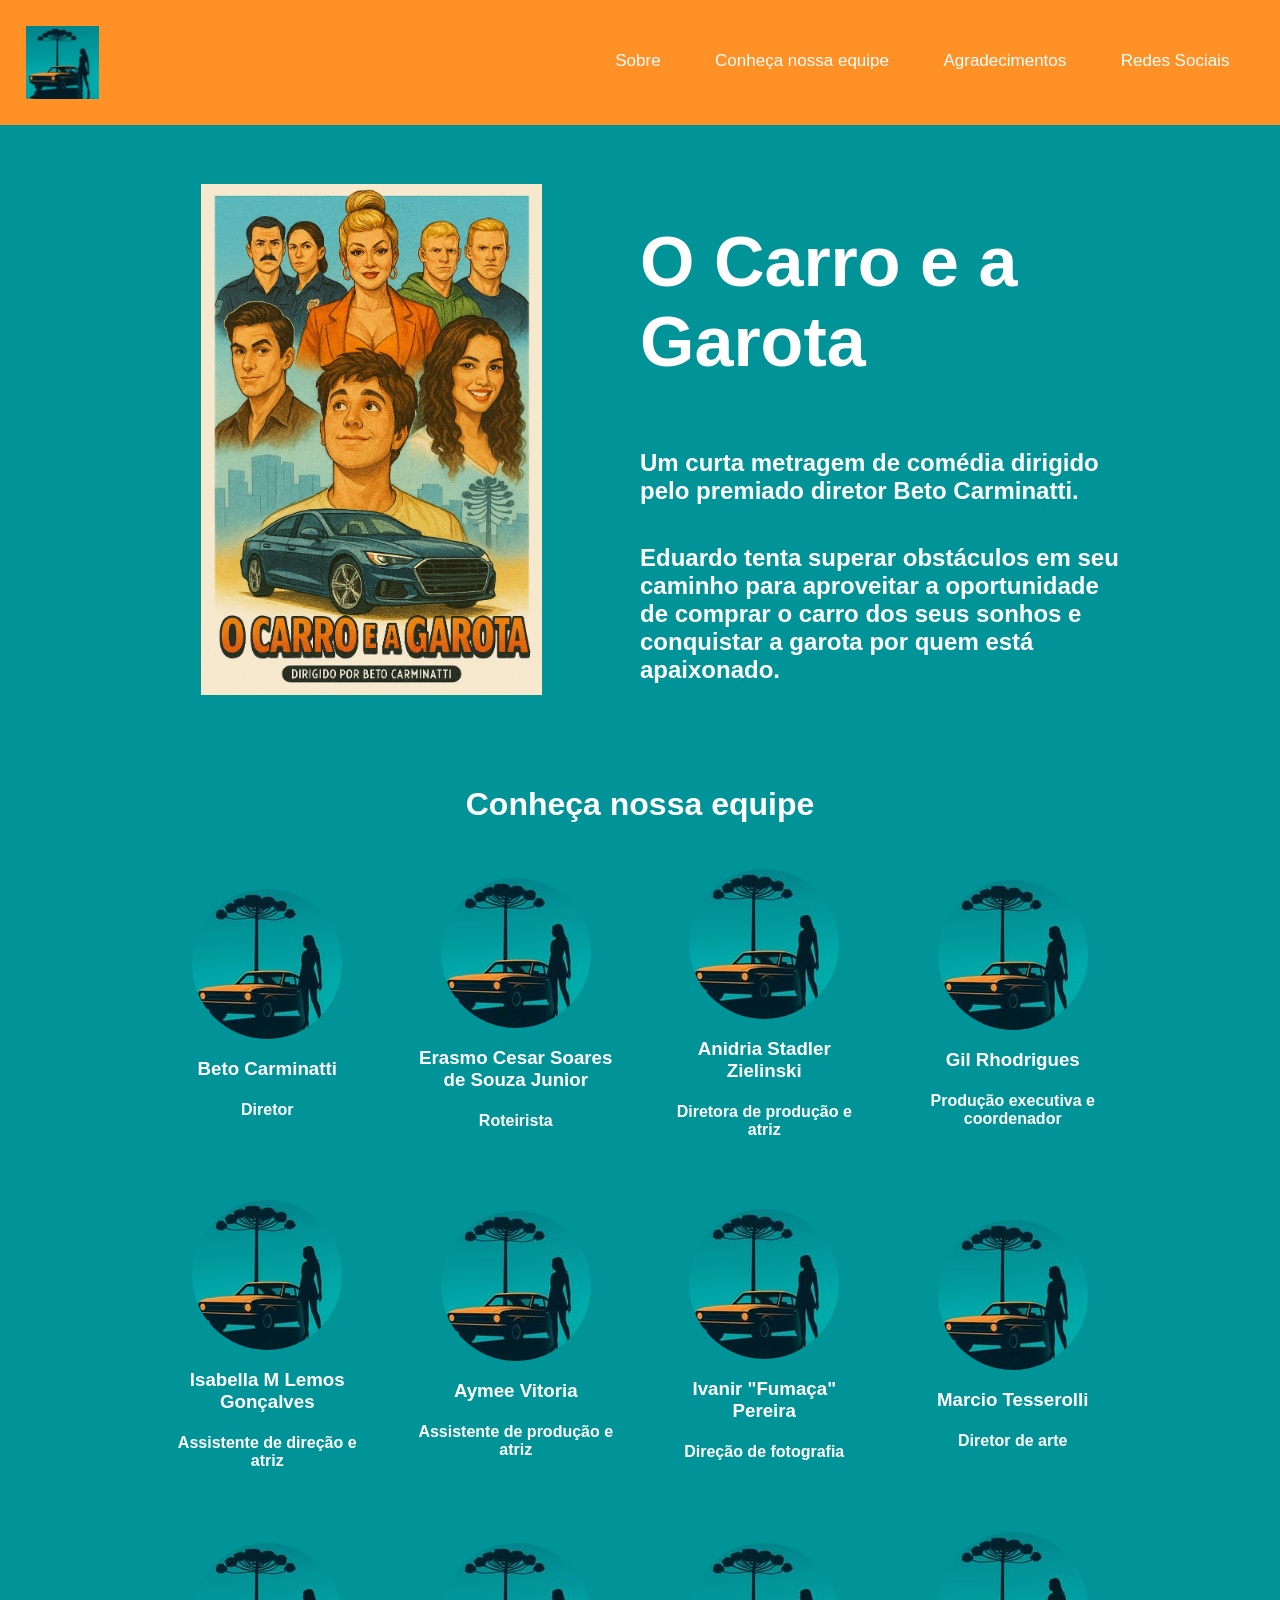
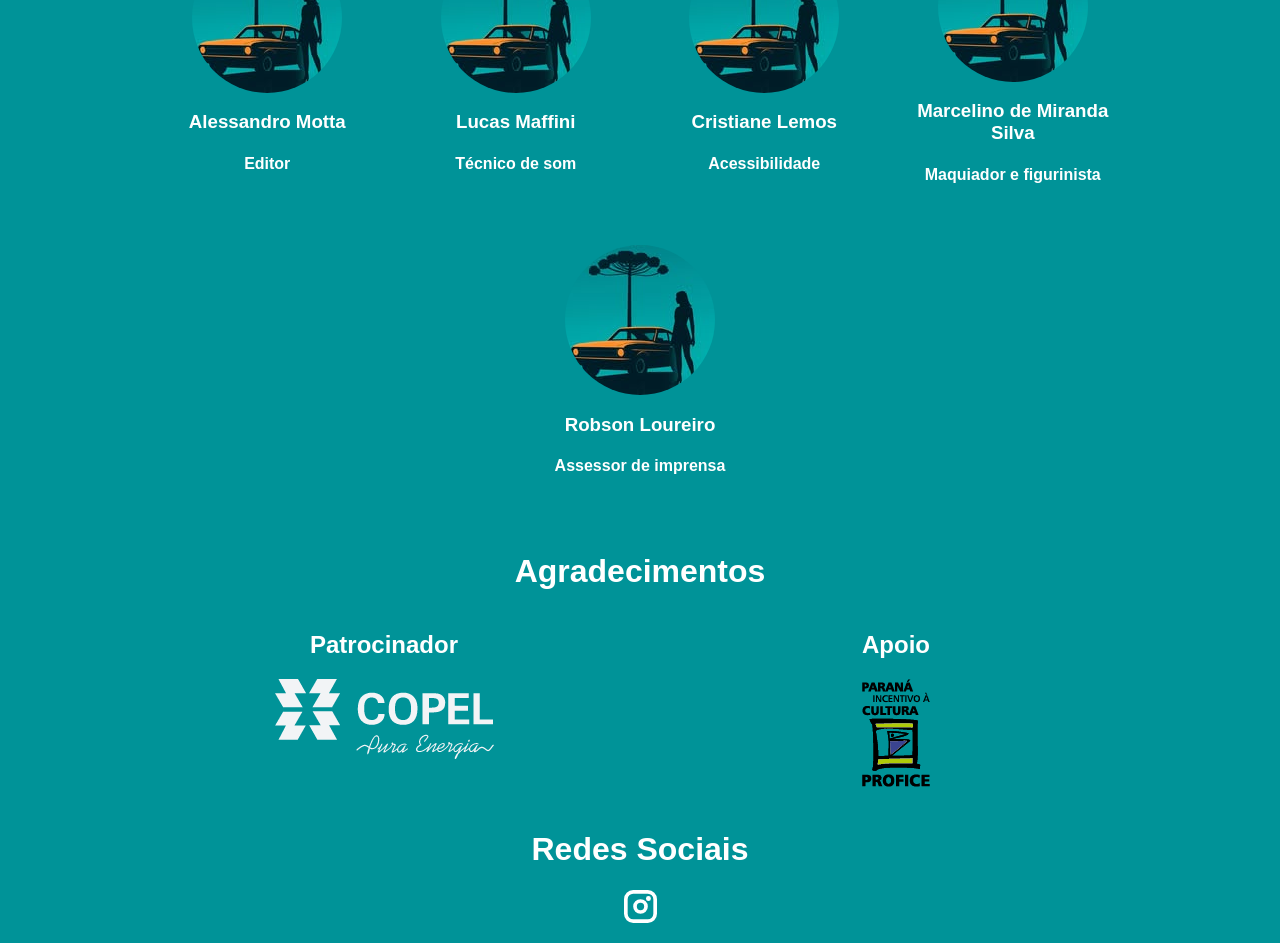
==== index.html @ 083f4dfe "Add more functions to Gil, Aymee and Marcelino" ====
<html>
    <head>
        <title>O Carro e a Garota - Filme</title>
        <link rel="icon" href="images/ocarroeagarota_profile150.jpg" type="image/png"/>
        <link rel="stylesheet" href="index.css">
        <meta http-equiv="Content-Type" content="text/html; charset=utf-8">
    </head>
    <body>
        <header>
            <img src="images/ocarroeagarota_profile150.jpg" />
            <div class="iconHamburguer" onclick="showNav()">
                <div></div>
                <div></div>
                <div></div>
            </div>
            <div id="div_nav" class="div-nav-none">
                <nav>
                    <a href="#sobre"><span>Sobre</span></a>
                    <a href="#conhecaEquipe"><span>Conheça nossa equipe</span></a>
                    <a href="#agradecimento"><span>Agradecimentos</span></a>
                    <a href="#redessociais"><span>Redes Sociais</span></a>
                </nav>
            </div>
        </header>
        <div id="sobre" class="div-sobre">
            <div class="div-poster">
                <img src="images/ocarroeagarota_poster.jpeg" />
            </div>
            <div>
                <h1>O Carro e a Garota</h1>
                <h2>Um curta metragem de comédia dirigido pelo premiado diretor Beto Carminatti.</h2>
                <h2>
                    Eduardo tenta superar obstáculos em seu caminho para aproveitar a oportunidade de comprar o carro dos seus sonhos e conquistar a garota por quem está apaixonado.
                </h2>
            </div>
        </div>
        <div id="conhecaEquipe" class="div-equipeElenco">
            <h1>Conheça nossa equipe</h1>
            <div class="div-equipe">
                <div class="div-equipeRow">
                    <div class="div-perfil">
                        <img alt="Foto do perfil" class="foto" src="images/ocarroeagarota_profile150.jpg">
                        <h3>Beto Carminatti</h3>
                        <h4>Diretor</h4>
                    </div>
                    <div class="div-perfil">
                        <img alt="Foto do perfil" class="foto" src="images/ocarroeagarota_profile150.jpg">
                        <h3>Erasmo Cesar Soares de Souza Junior</h3>
                        <h4>Roteirista</h4>
                    </div>
                    <div class="div-perfil">
                        <img alt="Foto do perfil" class="foto" src="images/ocarroeagarota_profile150.jpg">
                        <h3>Anidria Stadler Zielinski</h3>
                        <h4>Diretora de produção e atriz</h4>
                    </div>
                    <div class="div-perfil">
                        <img alt="Foto do perfil" class="foto" src="images/ocarroeagarota_profile150.jpg">
                        <h3>Gil Rhodrigues</h3>
                        <h4>Produção executiva e coordenador</h4>
                    </div>
                </div>
                <div class="div-equipeRow">
                    <div class="div-perfil">
                        <img alt="Foto do perfil" class="foto" src="images/ocarroeagarota_profile150.jpg">
                        <h3>Isabella M Lemos Gonçalves</h3>
                        <h4>Assistente de direção e atriz</h4>
                    </div>
                    <div class="div-perfil">
                        <img alt="Foto do perfil" class="foto" src="images/ocarroeagarota_profile150.jpg">
                        <h3>Aymee Vitoria</h3>
                        <h4>Assistente de produção e atriz</h4>
                    </div>
                    <div class="div-perfil">
                        <img alt="Foto do perfil" class="foto" src="images/ocarroeagarota_profile150.jpg">
                        <h3>Ivanir "Fumaça" Pereira</h3>
                        <h4>Direção de fotografia</h4>
                    </div>
                    <div class="div-perfil">
                        <img alt="Foto do perfil" class="foto" src="images/ocarroeagarota_profile150.jpg">
                        <h3>Marcio Tesserolli</h3>
                        <h4>Diretor de arte</h4>
                    </div>
                </div>
                <div class="div-equipeRow">
                    <div class="div-perfil">
                        <img alt="Foto do perfil" class="foto" src="images/ocarroeagarota_profile150.jpg">
                        <h3>Alessandro Motta</h3>
                        <h4>Editor</h4>
                    </div>
                    <div class="div-perfil">
                        <img alt="Foto do perfil" class="foto" src="images/ocarroeagarota_profile150.jpg">
                        <h3>Lucas Maffini</h3>
                        <h4>Técnico de som</h4>
                    </div>
                    <div class="div-perfil">
                        <img alt="Foto do perfil" class="foto" src="images/ocarroeagarota_profile150.jpg">
                        <h3>Cristiane Lemos</h3>
                        <h4>Acessibilidade</h4>
                    </div>
                    <div class="div-perfil">
                        <img alt="Foto do perfil" class="foto" src="images/ocarroeagarota_profile150.jpg">
                        <h3>Marcelino de Miranda Silva</h3>
                        <h4>Maquiador e figurinista</h4>
                    </div>
                </div>
                <div class="div-equipeRow">
                    <div class="div-perfil">
                        <img alt="Foto do perfil" class="foto" src="images/ocarroeagarota_profile150.jpg">
                        <h3>Robson Loureiro</h3>
                        <h4>Assessor de imprensa</h4>
                    </div>
                </div>
            </div>
        </div>
        <div id="agradecimento" class="div-agradecimento">
            <h1>Agradecimentos</h1>
            <div class="div-patrocinadorApoio">
                <div class="div-patrocinador">
                    <h2>Patrocinador</h2>
                    <a href="https://www.copel.com/site/" target="_blank" title="Logo da Copel">
                        <img src="images/logo-copel-branco.png" />
                    </a>
                </div>
                <div class="div-apoio">
                    <h2>Apoio</h2>
                    <a href="https://www.cultura.pr.gov.br/PROFICE" target="_blank" title="Logo do Programa de Fomento e Incentivo à Cultura - PROFICE">
                        <img src="images/logo-profice.png" />
                    </a>
                </div>
            </div>
        </div>
        <div id="redessociais" class="div-redessociais">
            <h1>Redes Sociais</h1>
            <a href="https://www.instagram.com/ocarroeagarotafilme/" target="_blank" title="Instagram">
                <svg preserveAspectRatio="xMidYMid meet" data-bbox="2.81 3.4 27 27" xmlns="http://www.w3.org/2000/svg" viewBox="2.81 3.4 27 27" height="33" width="33" data-type="color" role="presentation" aria-hidden="true" aria-label="">
                    <g>
                        <path fill="#ffffff" d="M16.31 10.9a6 6 0 1 0 6 6 6.006 6.006 0 0 0-6-6Zm0 9a3 3 0 1 1 0-6.001 3 3 0 0 1 0 6Zm6-16.5h-12a7.509 7.509 0 0 0-7.5 7.5v12a7.509 7.509 0 0 0 7.5 7.5h12a7.509 7.509 0 0 0 7.5-7.5v-12a7.508 7.508 0 0 0-7.5-7.5Zm4.5 19.5a4.5 4.5 0 0 1-4.5 4.5h-12a4.5 4.5 0 0 1-4.5-4.5v-12a4.5 4.5 0 0 1 4.5-4.5h12a4.5 4.5 0 0 1 4.5 4.5v12Zm-2-12.5a2 2 0 1 1-3.999 0 2 2 0 0 1 4 0Z" data-color="1"></path>
                    </g>
                </svg>
            </a>
        </div>
    </body>
</html>
<script src="index.js"></script>
---- index.css ----
body{
    font-family: Arial, Helvetica, sans-serif;
    background-color: #009398;
    color: white;
    margin: 0;
}
header{
    background-color: #FF9127;
    color: black;
    /* padding-left: 4%; */
    padding: 2%;
    
    nav{
        float: right;
        
        span{
            padding: 25px;
            font-size: 17px;
            text-decoration: none;
            color: white;
            display: inline-block;
        }
    }
    img{
        width: 6%;
    }
    .iconHamburguer {
        display: none;
    }
    .div-nav, .div-nav-none {
        float: right;
    }
}
.div-sobre {
    display: flex;
    padding-top: 50px;
    padding-bottom: 50px;
    width: 80%;
    margin-left: auto;
    margin-right: auto;
    
    div {
        display: flex;
        width: 50%;
        padding-right: 25px;
        -webkit-box-pack: center;
        justify-content: center;
        -webkit-justify-content: center;
        -ms-flex-pack: center;
        flex-direction: column;

        h1 {
            font-family: 'Open Sans', sans-serif;
            font-size: 70px;
        }
    }
    .div-poster{
        align-items: center;
        img{
            max-width: 70%;
        }
    }
}
.div-agradecimento {
    text-align: center;
    padding-top: 20px;
    width: 80%;
    margin-left: auto;
    margin-right: auto;
    
    .div-patrocinadorApoio{
        display: flex;
        .div-patrocinador, .div-apoio {
            display: inline;
            width: 50%;
        }
    }
}
.div-redessociais {
    text-align: center;
    padding-top: 20px;
    padding-bottom: 20px;
}
.div-equipeElenco{
    /* background-color: white; */
    /* color: black; */
    /* flex-wrap: wrap; */
    text-align: center;
    /* justify-content: center;
    align-items: center; */
    padding-top: 10px;
    margin-left: auto;
    margin-right: auto;
    .div-equipeRow{
        /* background-color: black; */
        display: flex;
        padding: 15px;
        justify-content: space-around;
        align-items: center;
        
        /* div:nth-child(even) {
            background-color: #FF9127;
        }
        div:nth-child(odd) {
            background-color: #009398;
        } */
    }
    .div-equipe{
        width: 80%;
        text-align: center;
        justify-content: center;
        align-items: center;
        margin-left: auto;
        margin-right: auto;
    }
    .div-perfil{
        width: 20%;
        padding-top: 10px;
        /* justify-content: space-between; */
        .foto{
            border-radius: 50%;
            width: 150px;
            height: 150px;
        }
    }
}

@media screen and (max-width: 1000px) {
    h1, h2, h3, h4 {
        font-size: 300% !important;
    }
    .div-sobre {
        display: block;
        width: 100% !important;
        div{
            width: 100%;
            padding-right: initial;
            display: flex;
            justify-content: center;
            align-items: center;
            text-align: center;
            img{
                max-width: 100%;
            }
        }
    }
    .div-patrocinadorApoio {
        display: block;
        .div-patrocinador, .div-apoio {
            display: block;
        }
    }
    .div-equipeRow {
        display: initial !important;
        .div-perfil {
            width: auto;
            padding-bottom: 10%;
            .foto{
                border-radius: 50%;
                width: 150px;
                height: 150px;
            }
        }
    }
    .div-agradecimento {
        width: initial;
        
        .div-patrocinadorApoio{
            padding-top: 3%;
            display: block;
            .div-patrocinador, .div-apoio {
                padding-top: 5%;
                display: block;
                width: initial;
                img {
                    width: 40%;
                }
            }
        }
    }
    .div-redessociais {
        padding-top: 10%;
        svg {
            width: 10%;
            height: 10%;
        }
    }

    header {
        /* height: 15%; */
        padding: 5%;
        .div-nav {
            /* height: 421.48px; */
            background-color: #FF9127;
            /* padding-left: initial; */
            display: block;
            padding-bottom: 50%;
            float: initial;
        }
        .div-nav-none {
            display: none;
            float: initial;
        }
        nav{
            text-align: center;
            width: 100%;
            a{
                text-decoration: none !important;
                
                span{
                    /* display: none; */
                    display: block !important;
                    color: white;
                    font-size: 300% !important;
                }
            }
        }

        .iconHamburguer {
            float: right;
            display: initial;
            padding-top: 7%;
            /* padding-right: 5%; */
            div{
                width: 35px;
                height: 5px;
                
                /* width: 3500%; */
                /* height: 5000%; */
                
                background-color: black;
                margin: 6px 0;
            }
        }

        img{
            /* padding-top: 5%;
            padding-left: 5%; */
            width: 20%;
        }
    }
}
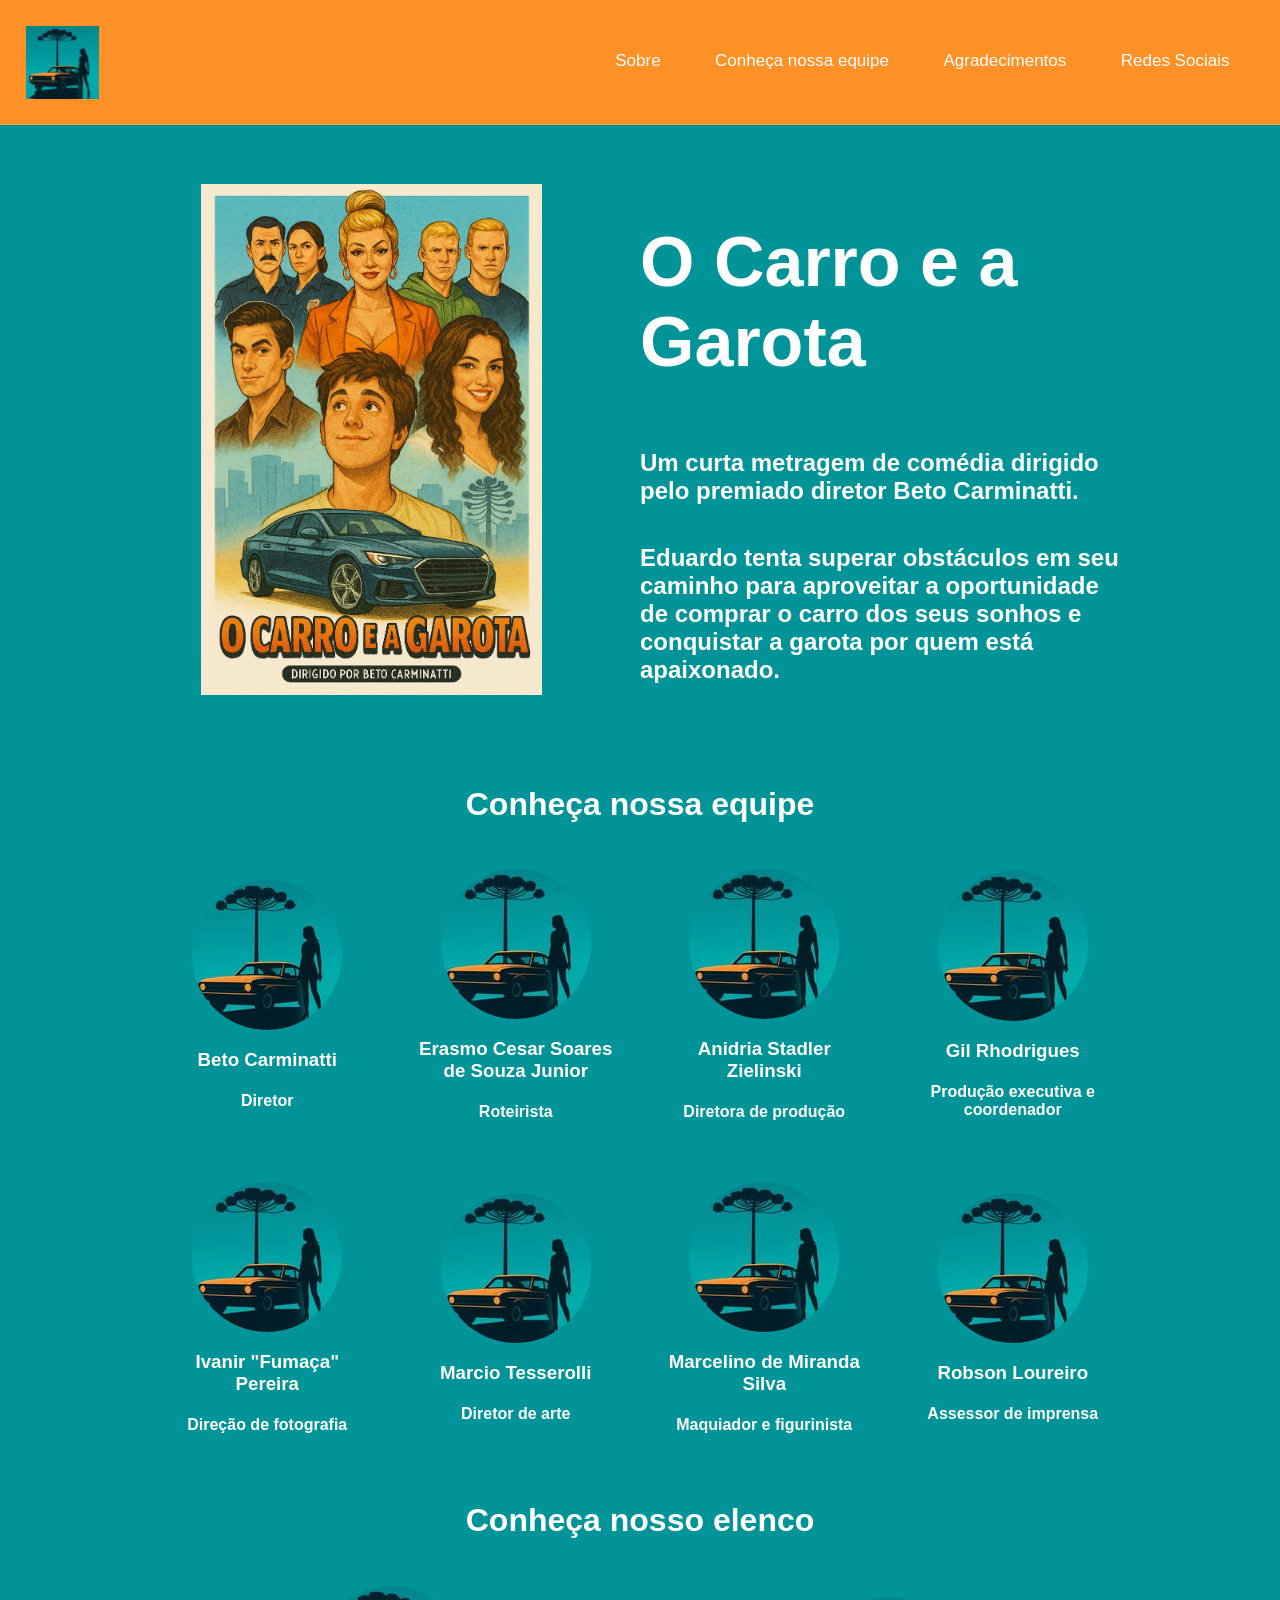
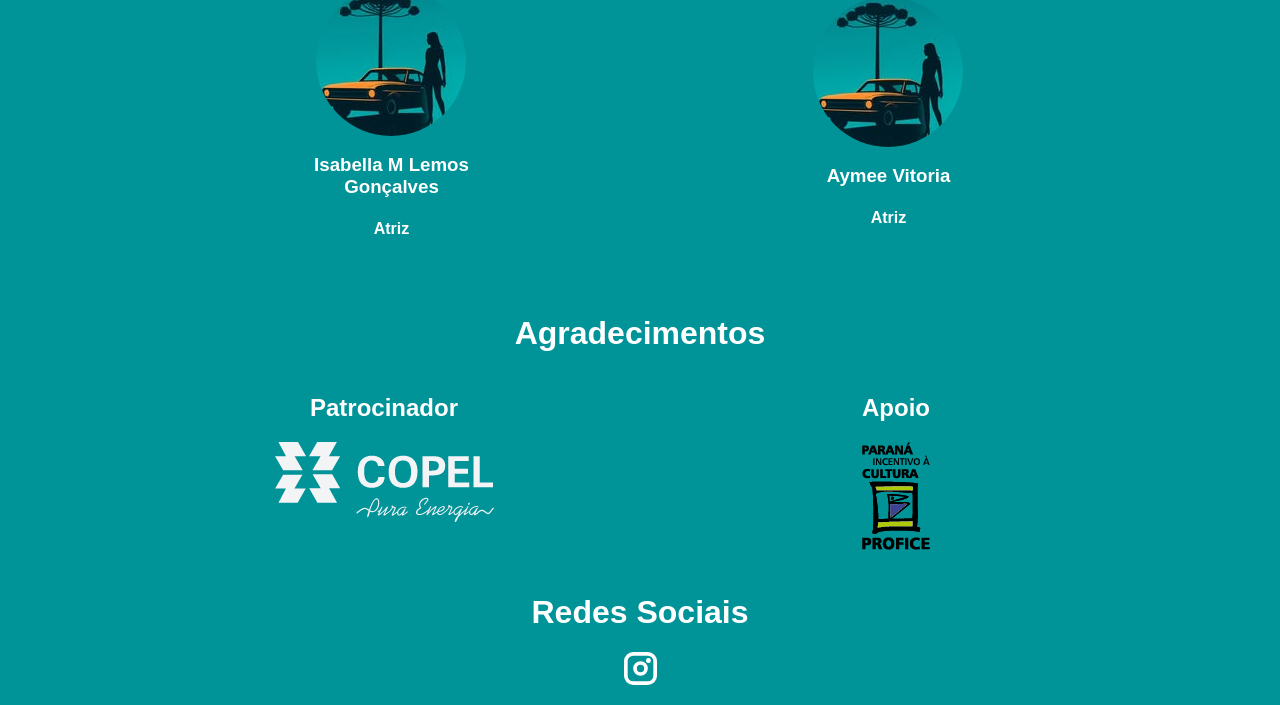
==== commit a36e4450: "Add "meet our cast" and remove some names from crew members" ====
--- a/index.html
+++ b/index.html
@@ -51,7 +51,7 @@
                     <div class="div-perfil">
                         <img alt="Foto do perfil" class="foto" src="images/ocarroeagarota_profile150.jpg">
                         <h3>Anidria Stadler Zielinski</h3>
-                        <h4>Diretora de produção e atriz</h4>
+                        <h4>Diretora de produção</h4>
                     </div>
                     <div class="div-perfil">
                         <img alt="Foto do perfil" class="foto" src="images/ocarroeagarota_profile150.jpg">
@@ -62,16 +62,6 @@
                 <div class="div-equipeRow">
                     <div class="div-perfil">
                         <img alt="Foto do perfil" class="foto" src="images/ocarroeagarota_profile150.jpg">
-                        <h3>Isabella M Lemos Gonçalves</h3>
-                        <h4>Assistente de direção e atriz</h4>
-                    </div>
-                    <div class="div-perfil">
-                        <img alt="Foto do perfil" class="foto" src="images/ocarroeagarota_profile150.jpg">
-                        <h3>Aymee Vitoria</h3>
-                        <h4>Assistente de produção e atriz</h4>
-                    </div>
-                    <div class="div-perfil">
-                        <img alt="Foto do perfil" class="foto" src="images/ocarroeagarota_profile150.jpg">
                         <h3>Ivanir "Fumaça" Pereira</h3>
                         <h4>Direção de fotografia</h4>
                     </div>
@@ -80,34 +70,32 @@
                         <h3>Marcio Tesserolli</h3>
                         <h4>Diretor de arte</h4>
                     </div>
-                </div>
-                <div class="div-equipeRow">
-                    <div class="div-perfil">
-                        <img alt="Foto do perfil" class="foto" src="images/ocarroeagarota_profile150.jpg">
-                        <h3>Alessandro Motta</h3>
-                        <h4>Editor</h4>
-                    </div>
-                    <div class="div-perfil">
-                        <img alt="Foto do perfil" class="foto" src="images/ocarroeagarota_profile150.jpg">
-                        <h3>Lucas Maffini</h3>
-                        <h4>Técnico de som</h4>
-                    </div>
-                    <div class="div-perfil">
-                        <img alt="Foto do perfil" class="foto" src="images/ocarroeagarota_profile150.jpg">
-                        <h3>Cristiane Lemos</h3>
-                        <h4>Acessibilidade</h4>
-                    </div>
                     <div class="div-perfil">
                         <img alt="Foto do perfil" class="foto" src="images/ocarroeagarota_profile150.jpg">
                         <h3>Marcelino de Miranda Silva</h3>
                         <h4>Maquiador e figurinista</h4>
                     </div>
-                </div>
-                <div class="div-equipeRow">
                     <div class="div-perfil">
                         <img alt="Foto do perfil" class="foto" src="images/ocarroeagarota_profile150.jpg">
                         <h3>Robson Loureiro</h3>
                         <h4>Assessor de imprensa</h4>
+                    </div>
+                </div>
+            </div>
+        </div>
+        <div id="conhecaEquipe" class="div-equipeElenco">
+            <h1>Conheça nosso elenco</h1>
+            <div class="div-equipe">
+                <div class="div-equipeRow">
+                    <div class="div-perfil">
+                        <img alt="Foto do perfil" class="foto" src="images/ocarroeagarota_profile150.jpg">
+                        <h3>Isabella M Lemos Gonçalves</h3>
+                        <h4>Atriz</h4>
+                    </div>
+                    <div class="div-perfil">
+                        <img alt="Foto do perfil" class="foto" src="images/ocarroeagarota_profile150.jpg">
+                        <h3>Aymee Vitoria</h3>
+                        <h4>Atriz</h4>
                     </div>
                 </div>
             </div>
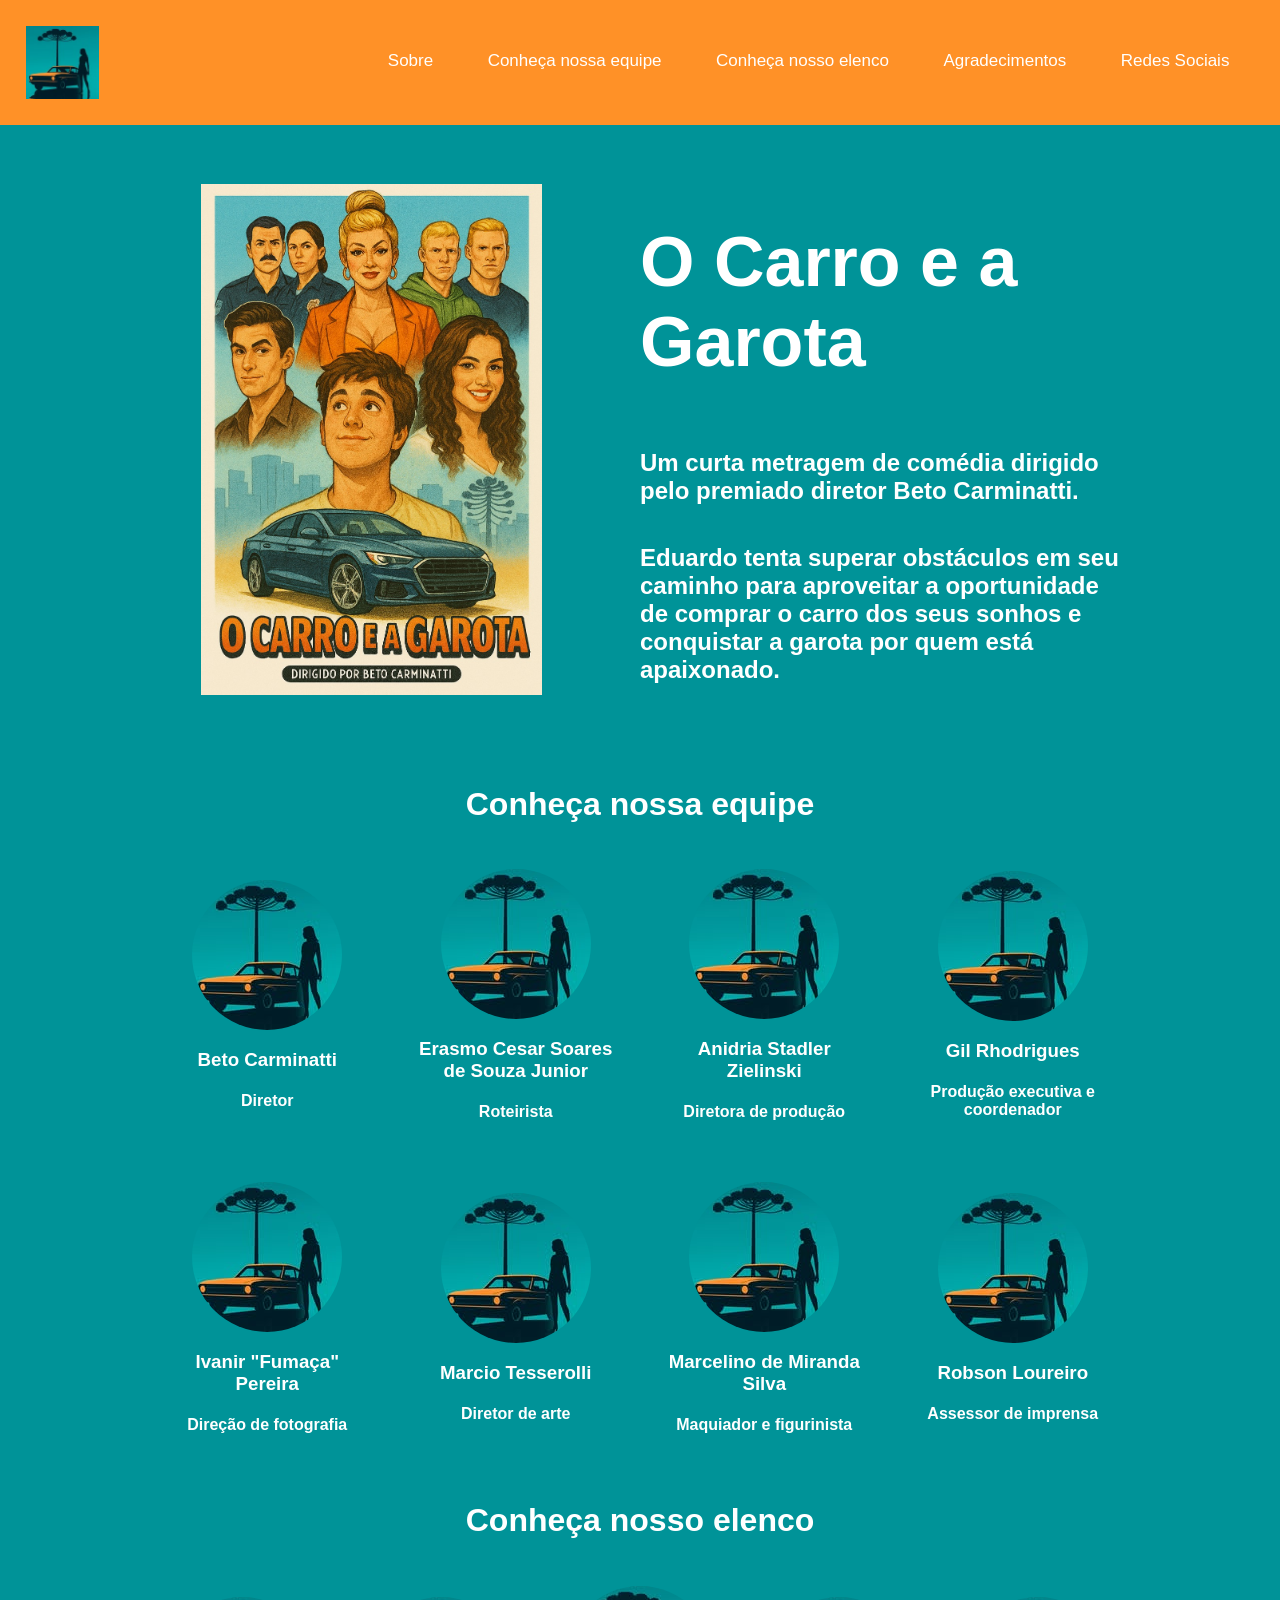
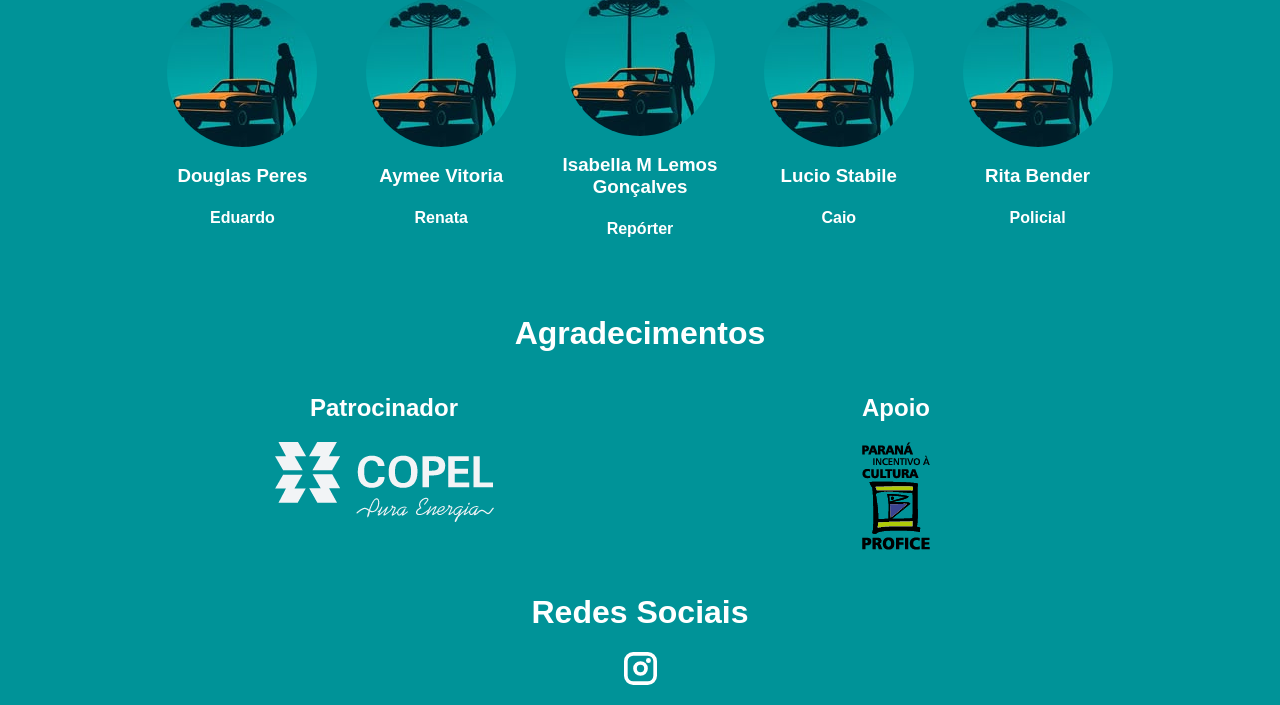
==== commit a18ef1c5: "Add more team members and incremented navigation with "Meet our crew"" ====
--- a/index.html
+++ b/index.html
@@ -17,6 +17,7 @@
                 <nav>
                     <a href="#sobre"><span>Sobre</span></a>
                     <a href="#conhecaEquipe"><span>Conheça nossa equipe</span></a>
+                    <a href="#conhecaElenco"><span>Conheça nosso elenco</span></a>
                     <a href="#agradecimento"><span>Agradecimentos</span></a>
                     <a href="#redessociais"><span>Redes Sociais</span></a>
                 </nav>
@@ -83,19 +84,34 @@
                 </div>
             </div>
         </div>
-        <div id="conhecaEquipe" class="div-equipeElenco">
+        <div id="conhecaElenco" class="div-equipeElenco">
             <h1>Conheça nosso elenco</h1>
             <div class="div-equipe">
                 <div class="div-equipeRow">
                     <div class="div-perfil">
                         <img alt="Foto do perfil" class="foto" src="images/ocarroeagarota_profile150.jpg">
-                        <h3>Isabella M Lemos Gonçalves</h3>
-                        <h4>Atriz</h4>
+                        <h3>Douglas Peres</h3>
+                        <h4>Eduardo</h4>
                     </div>
                     <div class="div-perfil">
                         <img alt="Foto do perfil" class="foto" src="images/ocarroeagarota_profile150.jpg">
                         <h3>Aymee Vitoria</h3>
-                        <h4>Atriz</h4>
+                        <h4>Renata</h4>
+                    </div>
+                    <div class="div-perfil">
+                        <img alt="Foto do perfil" class="foto" src="images/ocarroeagarota_profile150.jpg">
+                        <h3>Isabella M Lemos Gonçalves</h3>
+                        <h4>Repórter</h4>
+                    </div>
+                    <div class="div-perfil">
+                        <img alt="Foto do perfil" class="foto" src="images/ocarroeagarota_profile150.jpg">
+                        <h3>Lucio Stabile</h3>
+                        <h4>Caio</h4>
+                    </div>
+                    <div class="div-perfil">
+                        <img alt="Foto do perfil" class="foto" src="images/ocarroeagarota_profile150.jpg">
+                        <h3>Rita Bender</h3>
+                        <h4>Policial</h4>
                     </div>
                 </div>
             </div>
--- a/index.css
+++ b/index.css
@@ -127,7 +127,7 @@
 
 @media screen and (max-width: 1000px) {
     h1, h2, h3, h4 {
-        font-size: 300% !important;
+        font-size: 300%;
     }
     .div-sobre {
         display: block;
@@ -160,6 +160,12 @@
                 width: 150px;
                 height: 150px;
             }
+        }
+        h1 {
+            font-size: 300% !important;
+        }
+        h2, h3, h4 {
+            font-size: 200% !important;
         }
     }
     .div-agradecimento {
@@ -194,7 +200,7 @@
             background-color: #FF9127;
             /* padding-left: initial; */
             display: block;
-            padding-bottom: 50%;
+            padding-bottom: 55%;
             float: initial;
         }
         .div-nav-none {
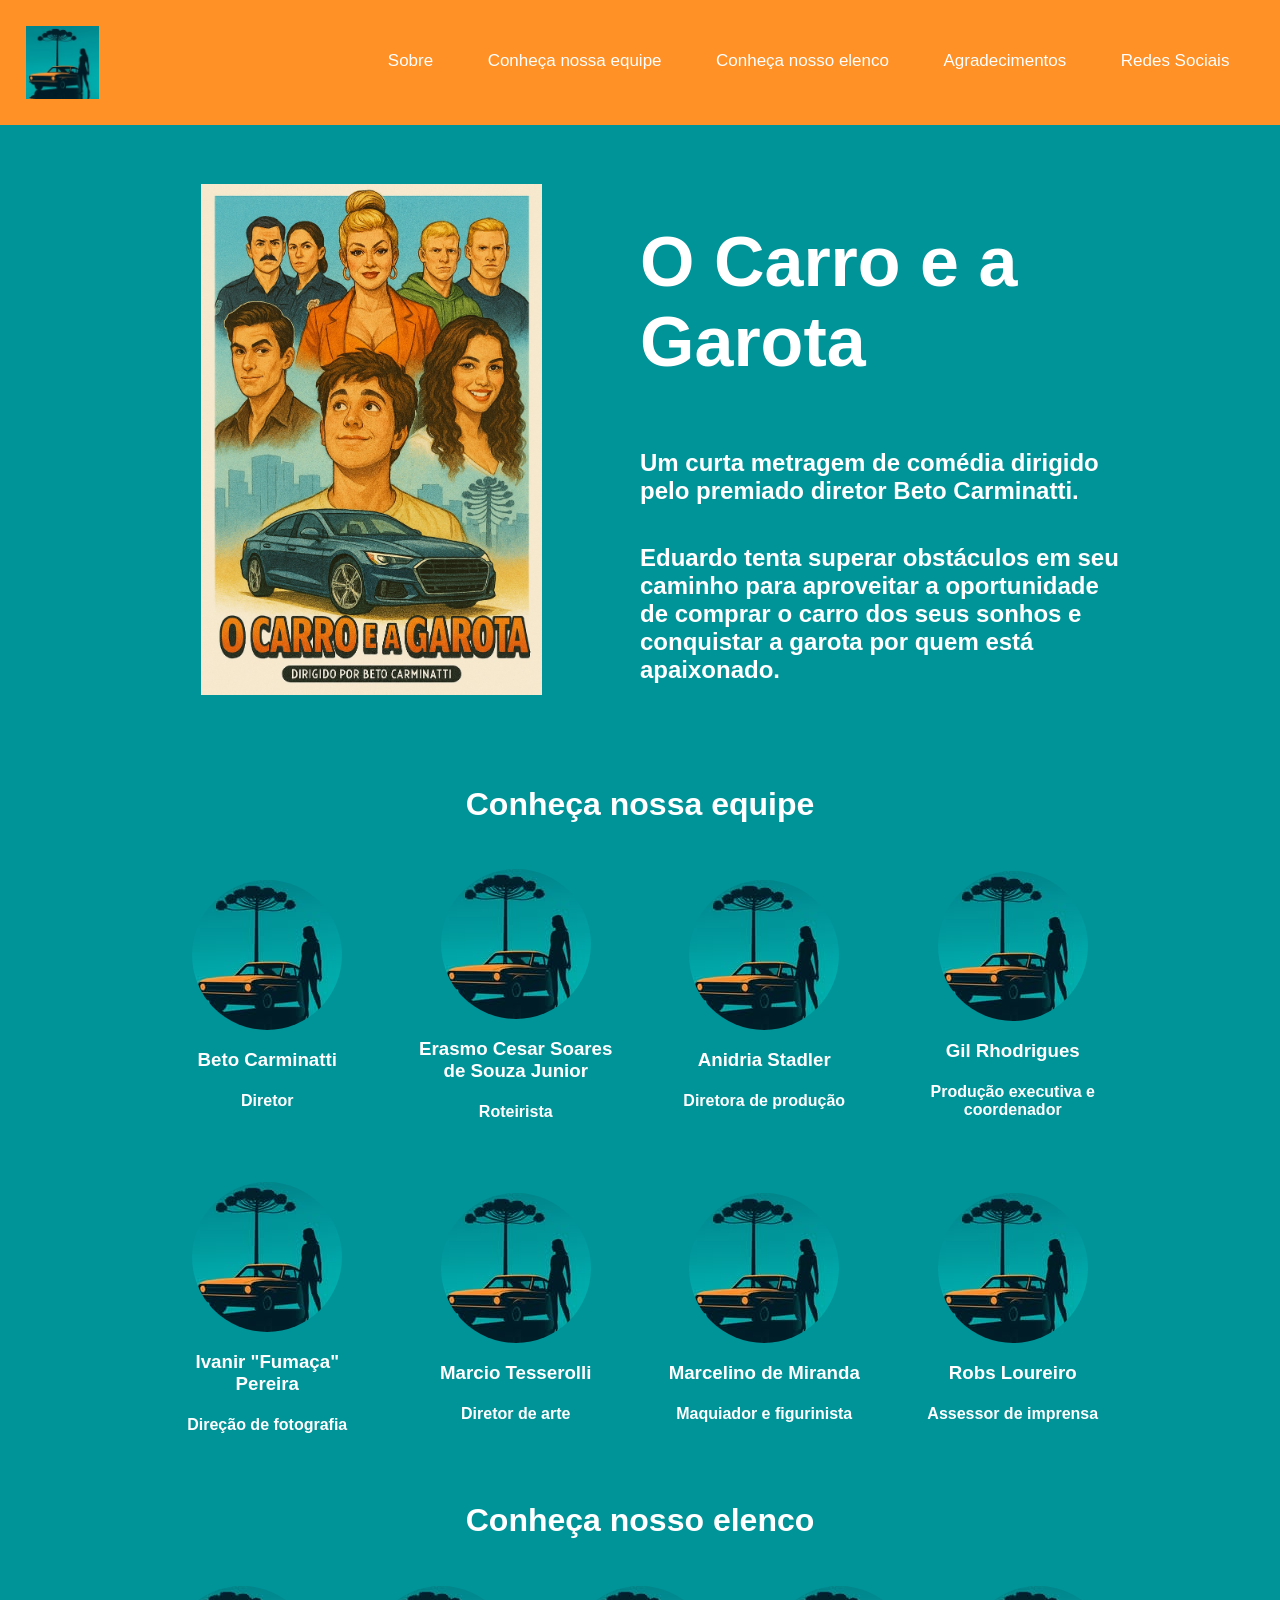
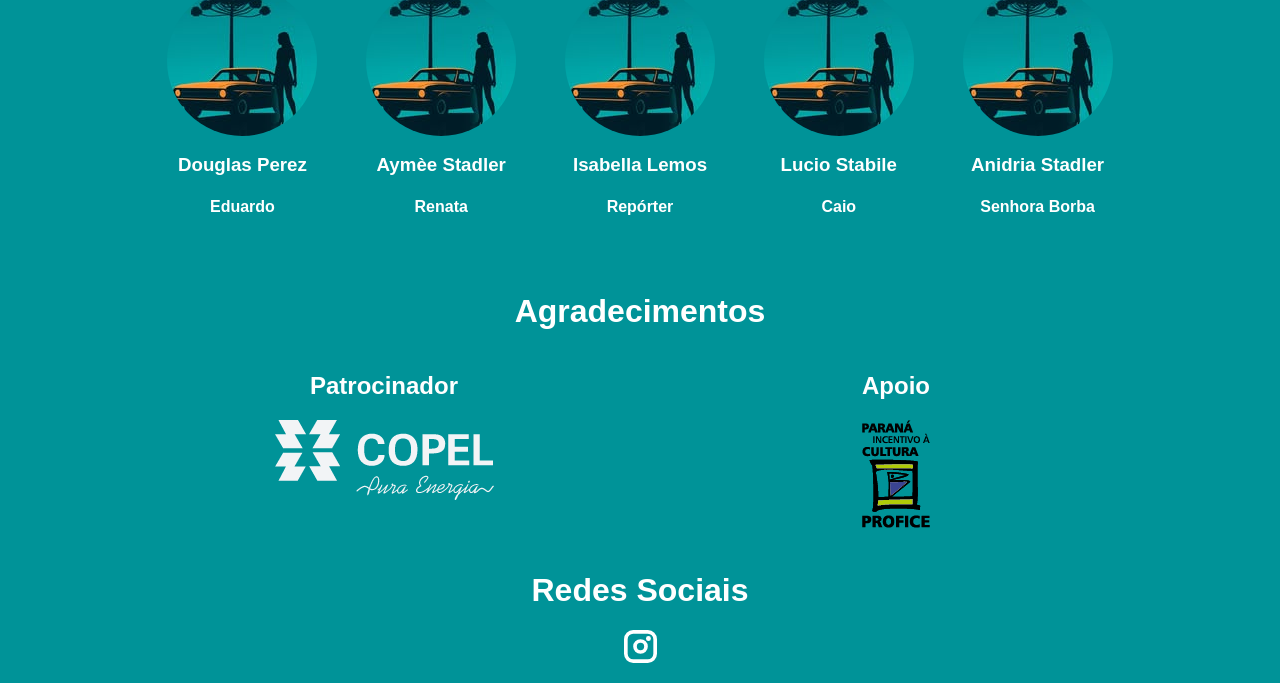
==== commit 757e71a9: "Fix crew and cast names and functions" ====
--- a/index.html
+++ b/index.html
@@ -51,7 +51,7 @@
                     </div>
                     <div class="div-perfil">
                         <img alt="Foto do perfil" class="foto" src="images/ocarroeagarota_profile150.jpg">
-                        <h3>Anidria Stadler Zielinski</h3>
+                        <h3>Anidria Stadler</h3>
                         <h4>Diretora de produção</h4>
                     </div>
                     <div class="div-perfil">
@@ -73,12 +73,12 @@
                     </div>
                     <div class="div-perfil">
                         <img alt="Foto do perfil" class="foto" src="images/ocarroeagarota_profile150.jpg">
-                        <h3>Marcelino de Miranda Silva</h3>
+                        <h3>Marcelino de Miranda</h3>
                         <h4>Maquiador e figurinista</h4>
                     </div>
                     <div class="div-perfil">
                         <img alt="Foto do perfil" class="foto" src="images/ocarroeagarota_profile150.jpg">
-                        <h3>Robson Loureiro</h3>
+                        <h3>Robs Loureiro</h3>
                         <h4>Assessor de imprensa</h4>
                     </div>
                 </div>
@@ -90,17 +90,17 @@
                 <div class="div-equipeRow">
                     <div class="div-perfil">
                         <img alt="Foto do perfil" class="foto" src="images/ocarroeagarota_profile150.jpg">
-                        <h3>Douglas Peres</h3>
+                        <h3>Douglas Perez</h3>
                         <h4>Eduardo</h4>
                     </div>
                     <div class="div-perfil">
                         <img alt="Foto do perfil" class="foto" src="images/ocarroeagarota_profile150.jpg">
-                        <h3>Aymee Vitoria</h3>
+                        <h3>Aymèe Stadler</h3>
                         <h4>Renata</h4>
                     </div>
                     <div class="div-perfil">
                         <img alt="Foto do perfil" class="foto" src="images/ocarroeagarota_profile150.jpg">
-                        <h3>Isabella M Lemos Gonçalves</h3>
+                        <h3>Isabella Lemos</h3>
                         <h4>Repórter</h4>
                     </div>
                     <div class="div-perfil">
@@ -110,8 +110,8 @@
                     </div>
                     <div class="div-perfil">
                         <img alt="Foto do perfil" class="foto" src="images/ocarroeagarota_profile150.jpg">
-                        <h3>Rita Bender</h3>
-                        <h4>Policial</h4>
+                        <h3>Anidria Stadler</h3>
+                        <h4>Senhora Borba</h4>
                     </div>
                 </div>
             </div>
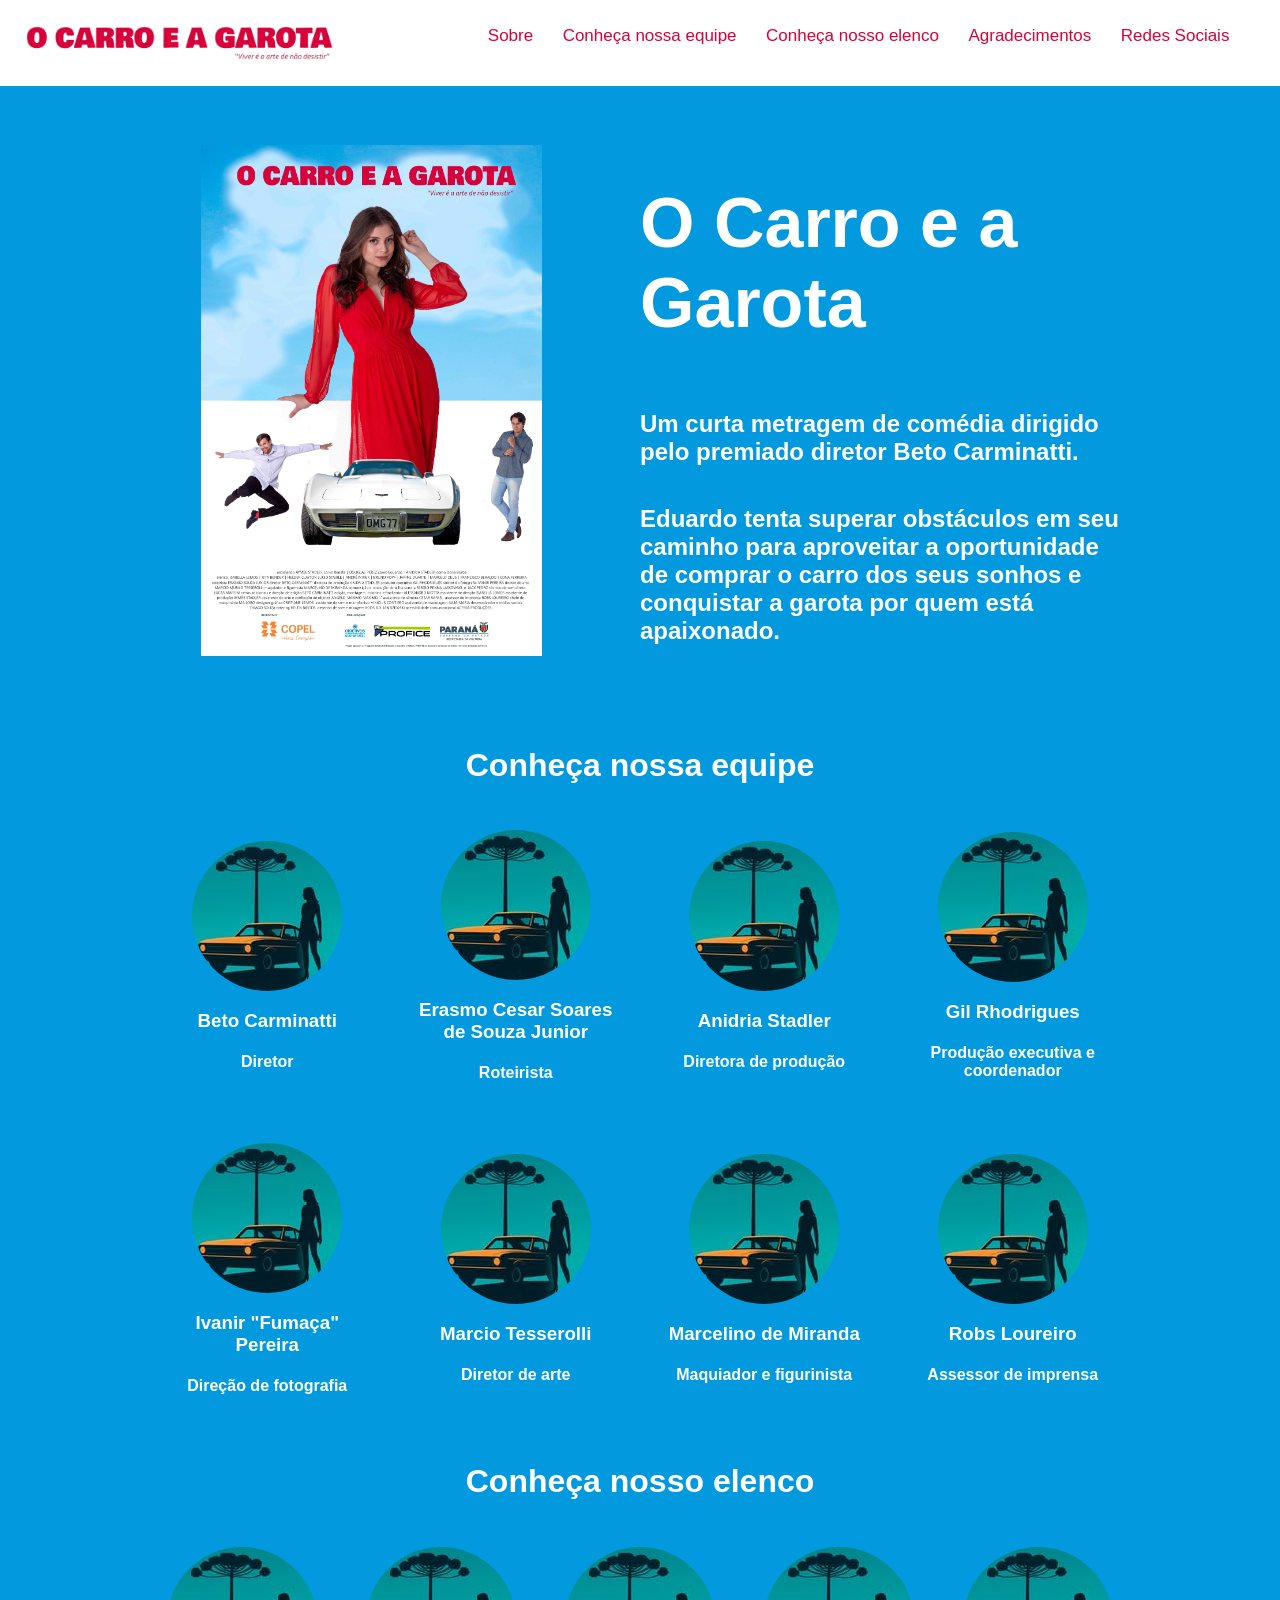
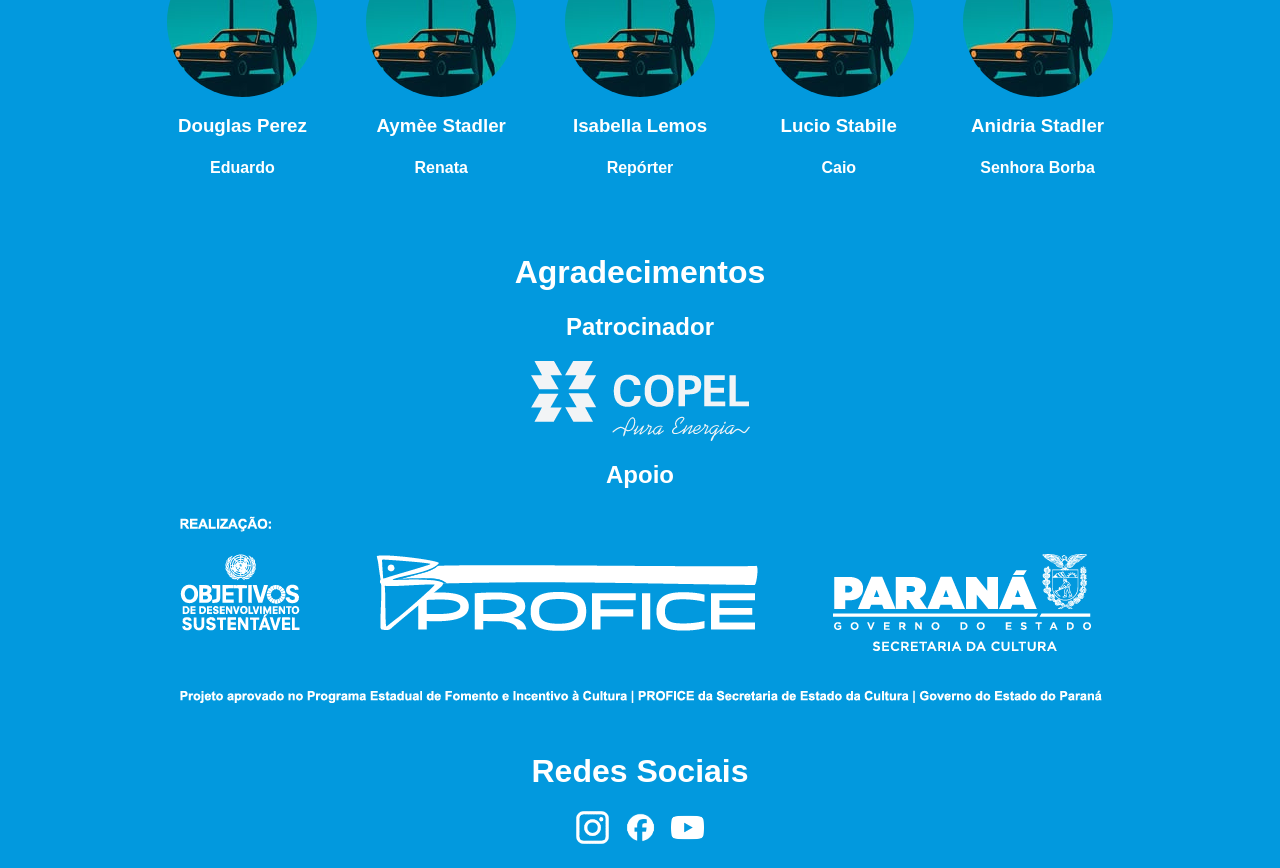
==== commit 77b04965: "Alteração layout" ====
--- a/index.html
+++ b/index.html
@@ -7,7 +7,8 @@
     </head>
     <body>
         <header>
-            <img src="images/ocarroeagarota_profile150.jpg" />
+            <!-- <img src="images/ocarroeagarota_profile150.jpg" /> -->
+            <img src="images/logo_transparente.png" />
             <div class="iconHamburguer" onclick="showNav()">
                 <div></div>
                 <div></div>
@@ -136,11 +137,13 @@
         <div id="redessociais" class="div-redessociais">
             <h1>Redes Sociais</h1>
             <a href="https://www.instagram.com/ocarroeagarotafilme/" target="_blank" title="Instagram">
-                <svg preserveAspectRatio="xMidYMid meet" data-bbox="2.81 3.4 27 27" xmlns="http://www.w3.org/2000/svg" viewBox="2.81 3.4 27 27" height="33" width="33" data-type="color" role="presentation" aria-hidden="true" aria-label="">
-                    <g>
-                        <path fill="#ffffff" d="M16.31 10.9a6 6 0 1 0 6 6 6.006 6.006 0 0 0-6-6Zm0 9a3 3 0 1 1 0-6.001 3 3 0 0 1 0 6Zm6-16.5h-12a7.509 7.509 0 0 0-7.5 7.5v12a7.509 7.509 0 0 0 7.5 7.5h12a7.509 7.509 0 0 0 7.5-7.5v-12a7.508 7.508 0 0 0-7.5-7.5Zm4.5 19.5a4.5 4.5 0 0 1-4.5 4.5h-12a4.5 4.5 0 0 1-4.5-4.5v-12a4.5 4.5 0 0 1 4.5-4.5h12a4.5 4.5 0 0 1 4.5 4.5v12Zm-2-12.5a2 2 0 1 1-3.999 0 2 2 0 0 1 4 0Z" data-color="1"></path>
-                    </g>
-                </svg>
+                <img src="images/instagram.png" height="33" >
+            </a>
+            <a href="https://www.facebook.com/people/O-Carro-e-a-Garota/61588607307719/" target="_blank" title="Facebook">
+                <img src="images/facebook.png" height="33">
+            </a>
+            <a href="https://www.youtube.com/channel/UCTEw_VOQMx76T72PeP8uhNg" target="_blank" title="YouTube">
+                <img src="images/youtube.png" height="33">
             </a>
         </div>
     </body>
--- a/index.css
+++ b/index.css
@@ -1,11 +1,11 @@
 body{
     font-family: Arial, Helvetica, sans-serif;
-    background-color: #009398;
+    background-color: #0299DE;
     color: white;
     margin: 0;
 }
 header{
-    background-color: #FF9127;
+    background-color: white;
     color: black;
     /* padding-left: 4%; */
     padding: 2%;
@@ -14,15 +14,15 @@
         float: right;
         
         span{
-            padding: 25px;
+            padding-right: 25px;
             font-size: 17px;
             text-decoration: none;
-            color: white;
+            color: #D7023A;
             display: inline-block;
         }
     }
     img{
-        width: 6%;
+        width: 25%;
     }
     .iconHamburguer {
         display: none;
@@ -68,18 +68,21 @@
     margin-left: auto;
     margin-right: auto;
     
-    .div-patrocinadorApoio{
+    /* .div-patrocinadorApoio{
         display: flex;
         .div-patrocinador, .div-apoio {
             display: inline;
             width: 50%;
         }
-    }
+    } */
 }
 .div-redessociais {
     text-align: center;
     padding-top: 20px;
     padding-bottom: 20px;
+    a {
+        text-decoration: none;
+    }
 }
 .div-equipeElenco{
     /* background-color: white; */
@@ -178,30 +181,37 @@
                 padding-top: 5%;
                 display: block;
                 width: initial;
+            }
+            .div-patrocinador{
                 img {
                     width: 40%;
                 }
             }
+            .div-apoio{
+                img {
+                    width: 90%;
+                }
+            }
         }
     }
     .div-redessociais {
         padding-top: 10%;
-        svg {
-            width: 10%;
+        img {
             height: 10%;
         }
     }
 
     header {
-        /* height: 15%; */
         padding: 5%;
         .div-nav {
-            /* height: 421.48px; */
-            background-color: #FF9127;
-            /* padding-left: initial; */
+            background-color: white;
             display: block;
-            padding-bottom: 55%;
+            padding-bottom: 45%;
+            padding-top: 10%;
             float: initial;
+            span{
+                padding-bottom: 3%;
+            }
         }
         .div-nav-none {
             display: none;
@@ -214,9 +224,8 @@
                 text-decoration: none !important;
                 
                 span{
-                    /* display: none; */
                     display: block !important;
-                    color: white;
+                    color: #D7023A;
                     font-size: 300% !important;
                 }
             }
@@ -225,7 +234,7 @@
         .iconHamburguer {
             float: right;
             display: initial;
-            padding-top: 7%;
+            /* padding-top: 7%; */
             /* padding-right: 5%; */
             div{
                 width: 35px;
@@ -242,7 +251,7 @@
         img{
             /* padding-top: 5%;
             padding-left: 5%; */
-            width: 20%;
+            width: 50%;
         }
     }
 }
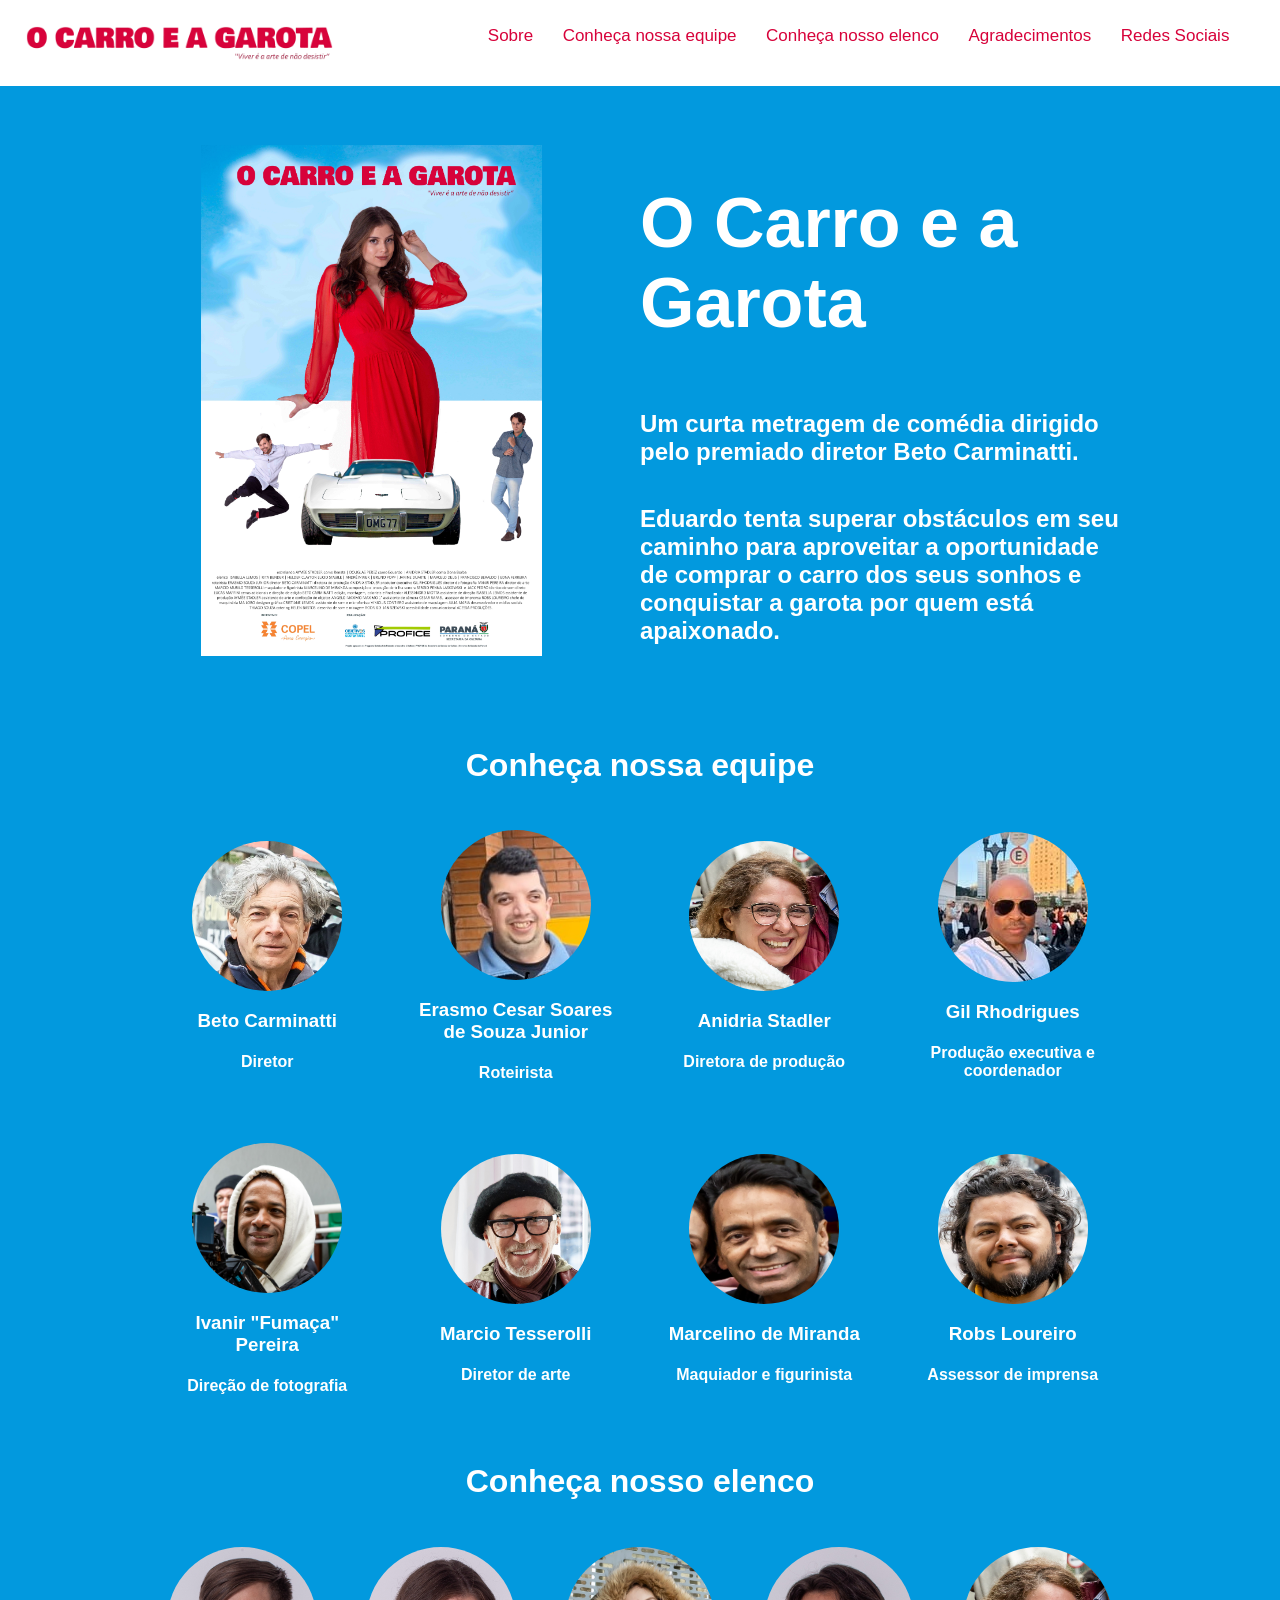
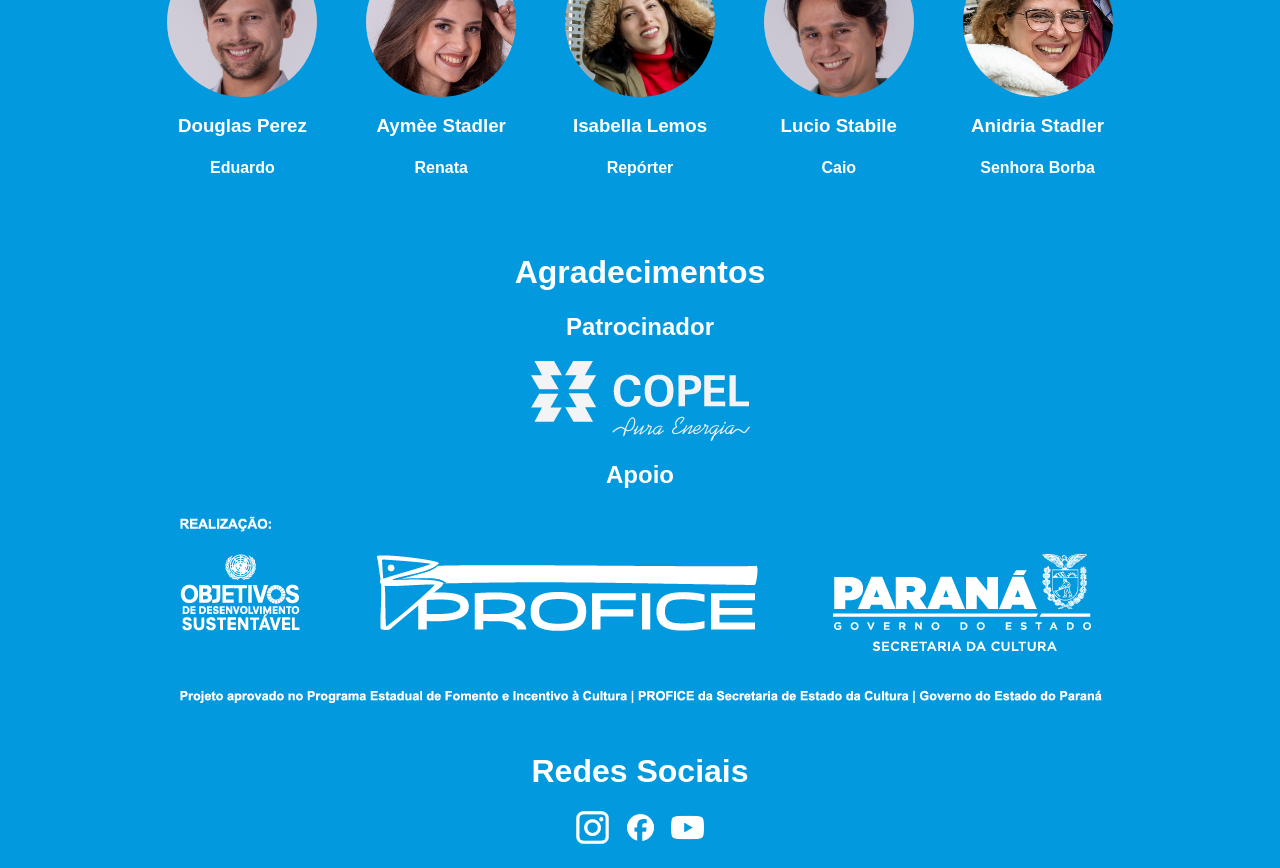
==== commit 72aa751e: "Fotos do elenco" ====
--- a/index.html
+++ b/index.html
@@ -41,44 +41,44 @@
             <div class="div-equipe">
                 <div class="div-equipeRow">
                     <div class="div-perfil">
-                        <img alt="Foto do perfil" class="foto" src="images/ocarroeagarota_profile150.jpg">
+                        <img alt="Foto do perfil" class="foto" src="images/elenco/beto.jpg">
                         <h3>Beto Carminatti</h3>
                         <h4>Diretor</h4>
                     </div>
                     <div class="div-perfil">
-                        <img alt="Foto do perfil" class="foto" src="images/ocarroeagarota_profile150.jpg">
+                        <img alt="Foto do perfil" class="foto" src="images/elenco/erasmoJunior.jpg">
                         <h3>Erasmo Cesar Soares de Souza Junior</h3>
                         <h4>Roteirista</h4>
                     </div>
                     <div class="div-perfil">
-                        <img alt="Foto do perfil" class="foto" src="images/ocarroeagarota_profile150.jpg">
+                        <img alt="Foto do perfil" class="foto" src="images/elenco/anidria.jpg">
                         <h3>Anidria Stadler</h3>
                         <h4>Diretora de produção</h4>
                     </div>
                     <div class="div-perfil">
-                        <img alt="Foto do perfil" class="foto" src="images/ocarroeagarota_profile150.jpg">
+                        <img alt="Foto do perfil" class="foto" src="images/elenco/gil.jpg">
                         <h3>Gil Rhodrigues</h3>
                         <h4>Produção executiva e coordenador</h4>
                     </div>
                 </div>
                 <div class="div-equipeRow">
                     <div class="div-perfil">
-                        <img alt="Foto do perfil" class="foto" src="images/ocarroeagarota_profile150.jpg">
+                        <img alt="Foto do perfil" class="foto" src="images/elenco/ivanir.jpg">
                         <h3>Ivanir "Fumaça" Pereira</h3>
                         <h4>Direção de fotografia</h4>
                     </div>
                     <div class="div-perfil">
-                        <img alt="Foto do perfil" class="foto" src="images/ocarroeagarota_profile150.jpg">
+                        <img alt="Foto do perfil" class="foto" src="images/elenco/marcio.jpg">
                         <h3>Marcio Tesserolli</h3>
                         <h4>Diretor de arte</h4>
                     </div>
                     <div class="div-perfil">
-                        <img alt="Foto do perfil" class="foto" src="images/ocarroeagarota_profile150.jpg">
+                        <img alt="Foto do perfil" class="foto" src="images/elenco/marcelino.jpg">
                         <h3>Marcelino de Miranda</h3>
                         <h4>Maquiador e figurinista</h4>
                     </div>
                     <div class="div-perfil">
-                        <img alt="Foto do perfil" class="foto" src="images/ocarroeagarota_profile150.jpg">
+                        <img alt="Foto do perfil" class="foto" src="images/elenco/robson.jpg">
                         <h3>Robs Loureiro</h3>
                         <h4>Assessor de imprensa</h4>
                     </div>
@@ -90,27 +90,27 @@
             <div class="div-equipe">
                 <div class="div-equipeRow">
                     <div class="div-perfil">
-                        <img alt="Foto do perfil" class="foto" src="images/ocarroeagarota_profile150.jpg">
+                        <img alt="Foto do perfil" class="foto" src="images/elenco/douglas.png">
                         <h3>Douglas Perez</h3>
                         <h4>Eduardo</h4>
                     </div>
                     <div class="div-perfil">
-                        <img alt="Foto do perfil" class="foto" src="images/ocarroeagarota_profile150.jpg">
+                        <img alt="Foto do perfil" class="foto" src="images/elenco/aymee.jpg">
                         <h3>Aymèe Stadler</h3>
                         <h4>Renata</h4>
                     </div>
                     <div class="div-perfil">
-                        <img alt="Foto do perfil" class="foto" src="images/ocarroeagarota_profile150.jpg">
+                        <img alt="Foto do perfil" class="foto" src="images/elenco/isabella.jpg">
                         <h3>Isabella Lemos</h3>
                         <h4>Repórter</h4>
                     </div>
                     <div class="div-perfil">
-                        <img alt="Foto do perfil" class="foto" src="images/ocarroeagarota_profile150.jpg">
+                        <img alt="Foto do perfil" class="foto" src="images/elenco/lucio.jpg">
                         <h3>Lucio Stabile</h3>
                         <h4>Caio</h4>
                     </div>
                     <div class="div-perfil">
-                        <img alt="Foto do perfil" class="foto" src="images/ocarroeagarota_profile150.jpg">
+                        <img alt="Foto do perfil" class="foto" src="images/elenco/anidria.jpg">
                         <h3>Anidria Stadler</h3>
                         <h4>Senhora Borba</h4>
                     </div>
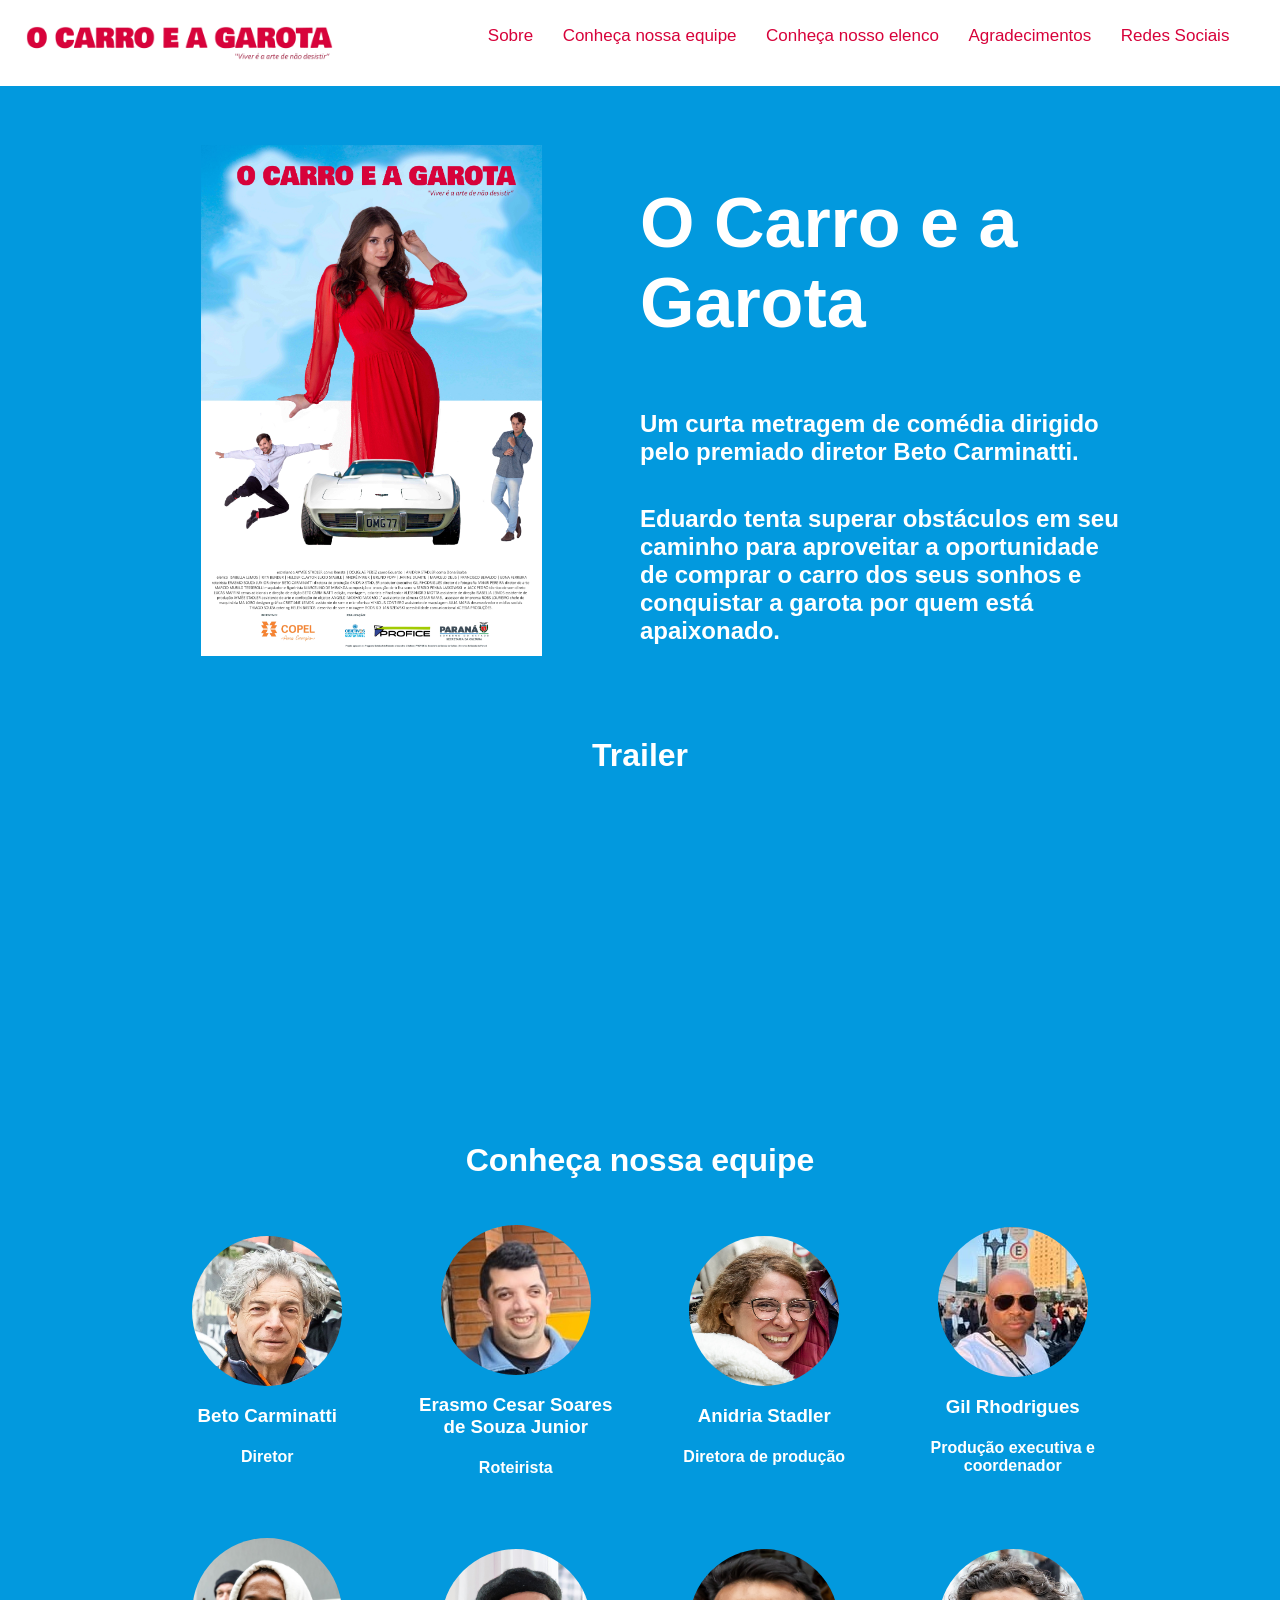
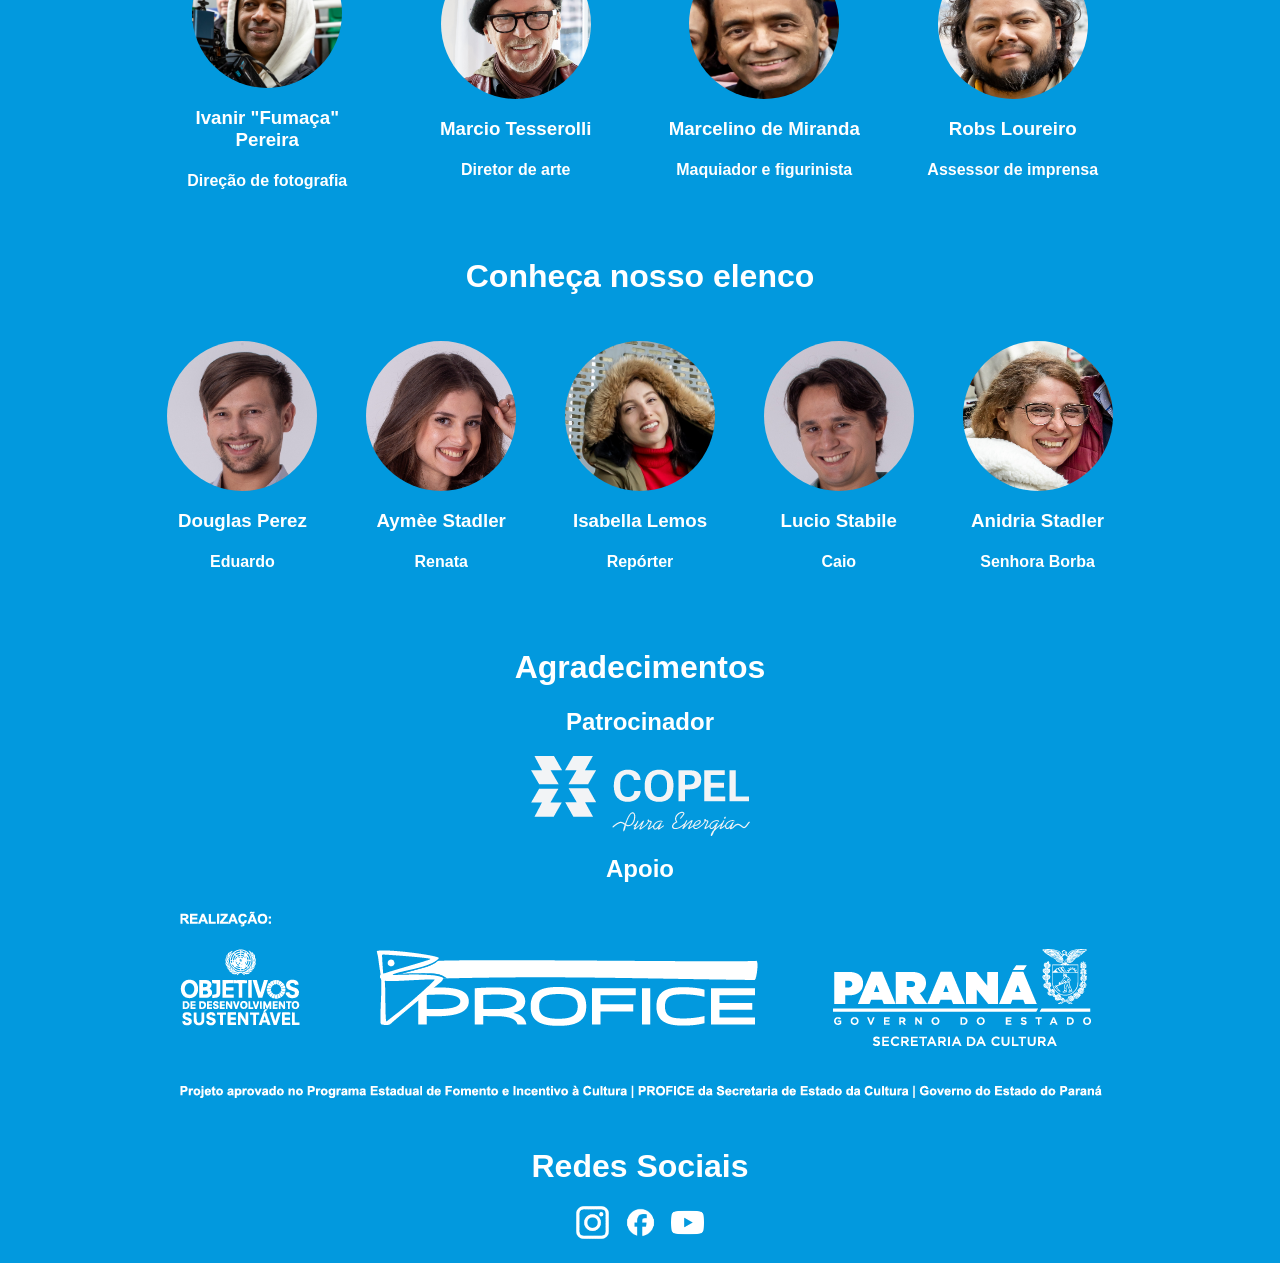
==== commit 3653baac: "Added movie oficial trailer" ====
--- a/index.html
+++ b/index.html
@@ -35,6 +35,17 @@
                     Eduardo tenta superar obstáculos em seu caminho para aproveitar a oportunidade de comprar o carro dos seus sonhos e conquistar a garota por quem está apaixonado.
                 </h2>
             </div>
+        </div>
+        <div id="trailer" class="div-trailer">
+            <h1>Trailer</h1>
+            <iframe
+                width="560" height="315"
+                src="https://www.youtube.com/embed/846A2Q4PXS4"
+                title="O Carro e a Garota | Trailer Oficial"
+                frameBorder="0"
+                allow="accelerometer; autoplay; clipboard-write; encrypted-media; gyroscope; picture-in-picture; web-share"
+                allowFullScreen>
+            </iframe>
         </div>
         <div id="conhecaEquipe" class="div-equipeElenco">
             <h1>Conheça nossa equipe</h1>
--- a/index.css
+++ b/index.css
@@ -127,6 +127,9 @@
         }
     }
 }
+.div-trailer {
+    text-align: center;
+}
 
 @media screen and (max-width: 1000px) {
     h1, h2, h3, h4 {
@@ -197,7 +200,7 @@
     .div-redessociais {
         padding-top: 10%;
         img {
-            height: 10%;
+            height: 80px;
         }
     }
 
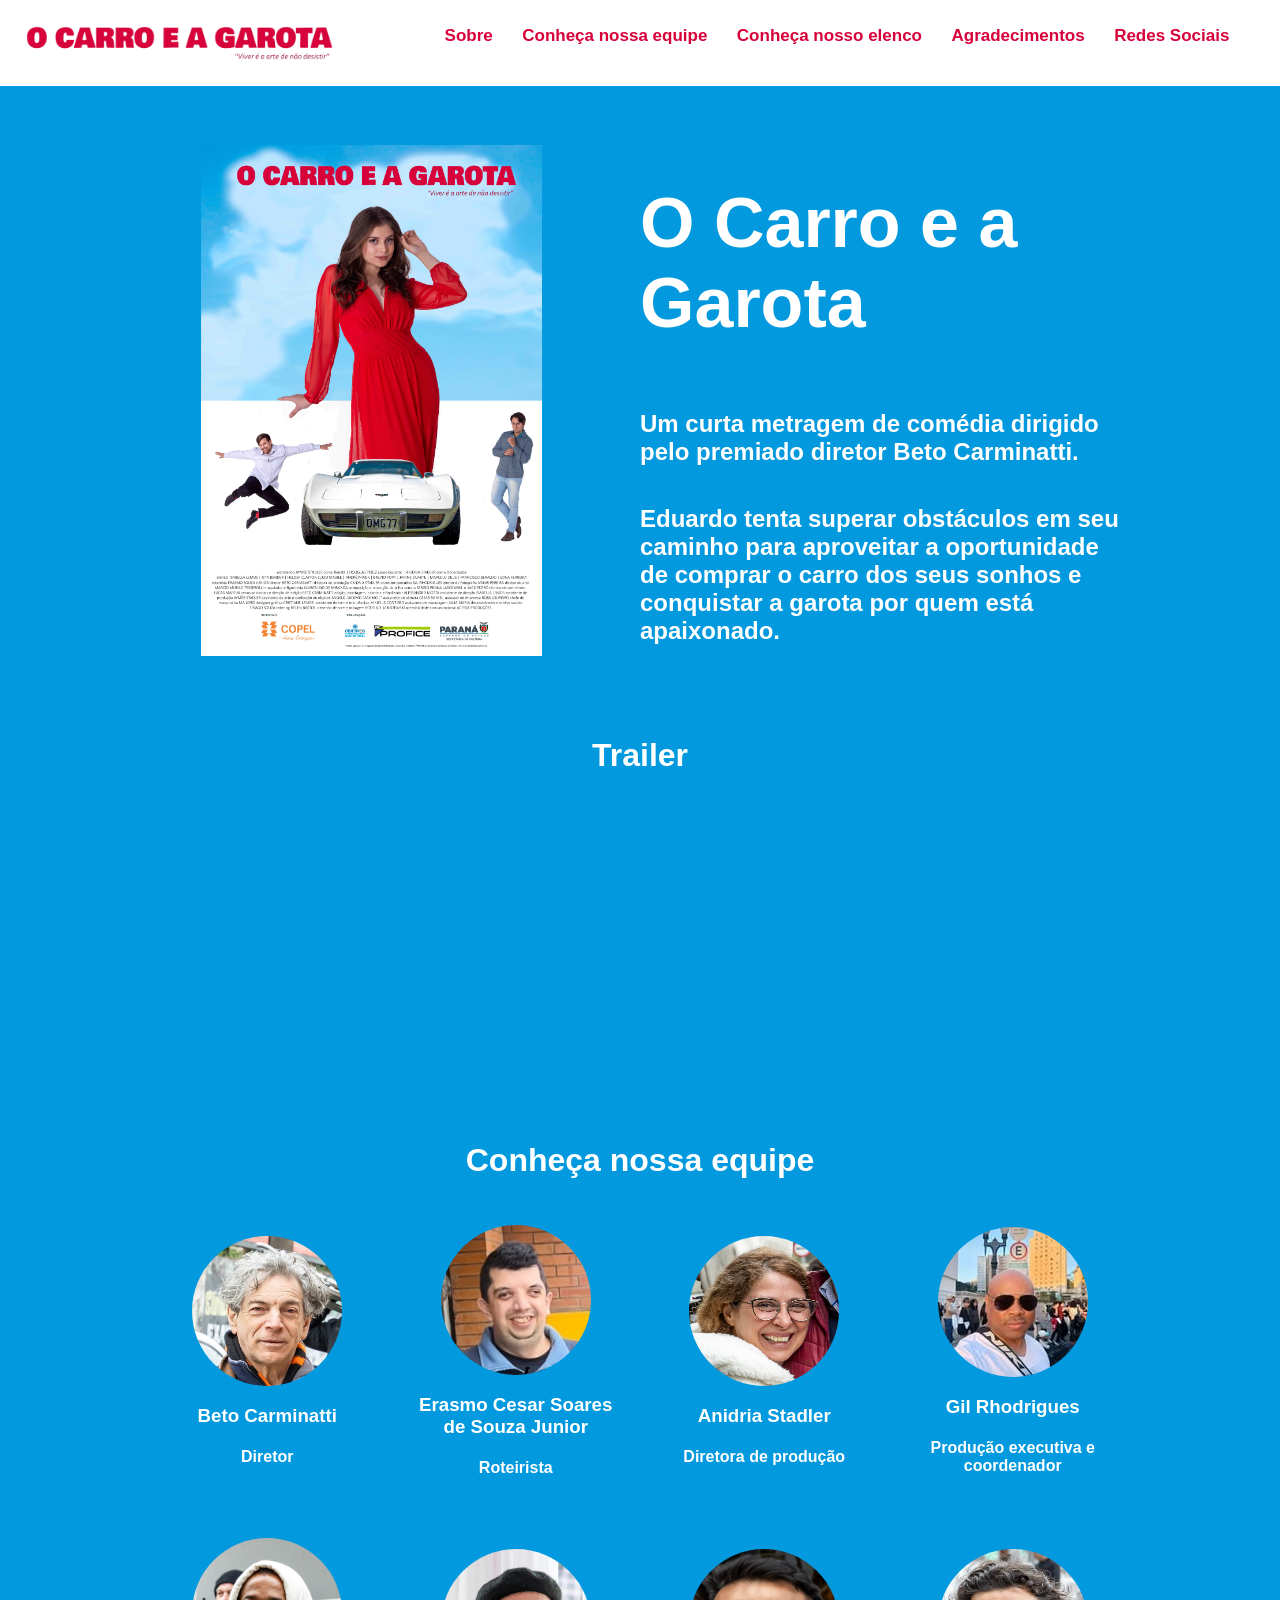
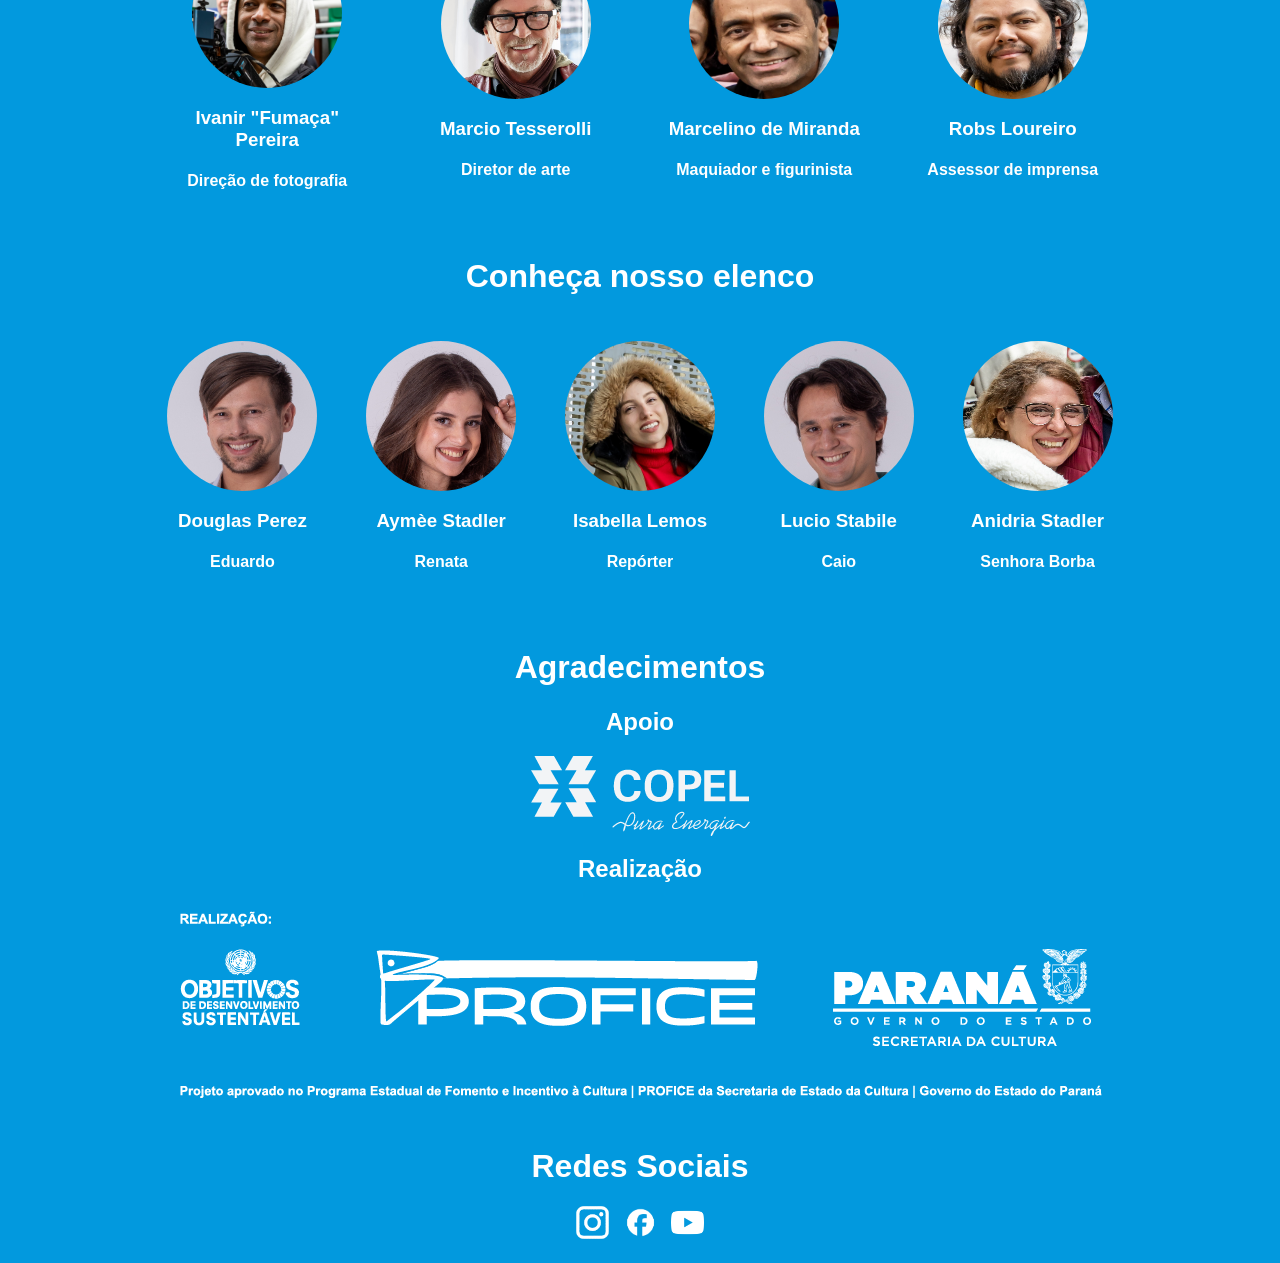
==== commit 2fb61649: "Alterado frase da Copel e PROFICE" ====
--- a/index.html
+++ b/index.html
@@ -132,13 +132,13 @@
             <h1>Agradecimentos</h1>
             <div class="div-patrocinadorApoio">
                 <div class="div-patrocinador">
-                    <h2>Patrocinador</h2>
+                    <h2>Apoio</h2>
                     <a href="https://www.copel.com/site/" target="_blank" title="Logo da Copel">
                         <img src="images/logo-copel-branco.png" />
                     </a>
                 </div>
                 <div class="div-apoio">
-                    <h2>Apoio</h2>
+                    <h2>Realização</h2>
                     <a href="https://www.cultura.pr.gov.br/PROFICE" target="_blank" title="Logo do Programa de Fomento e Incentivo à Cultura - PROFICE">
                         <img src="images/logo-profice.png" />
                     </a>
--- a/index.css
+++ b/index.css
@@ -19,6 +19,7 @@
             text-decoration: none;
             color: #D7023A;
             display: inline-block;
+            font-weight: bold;
         }
     }
     img{
